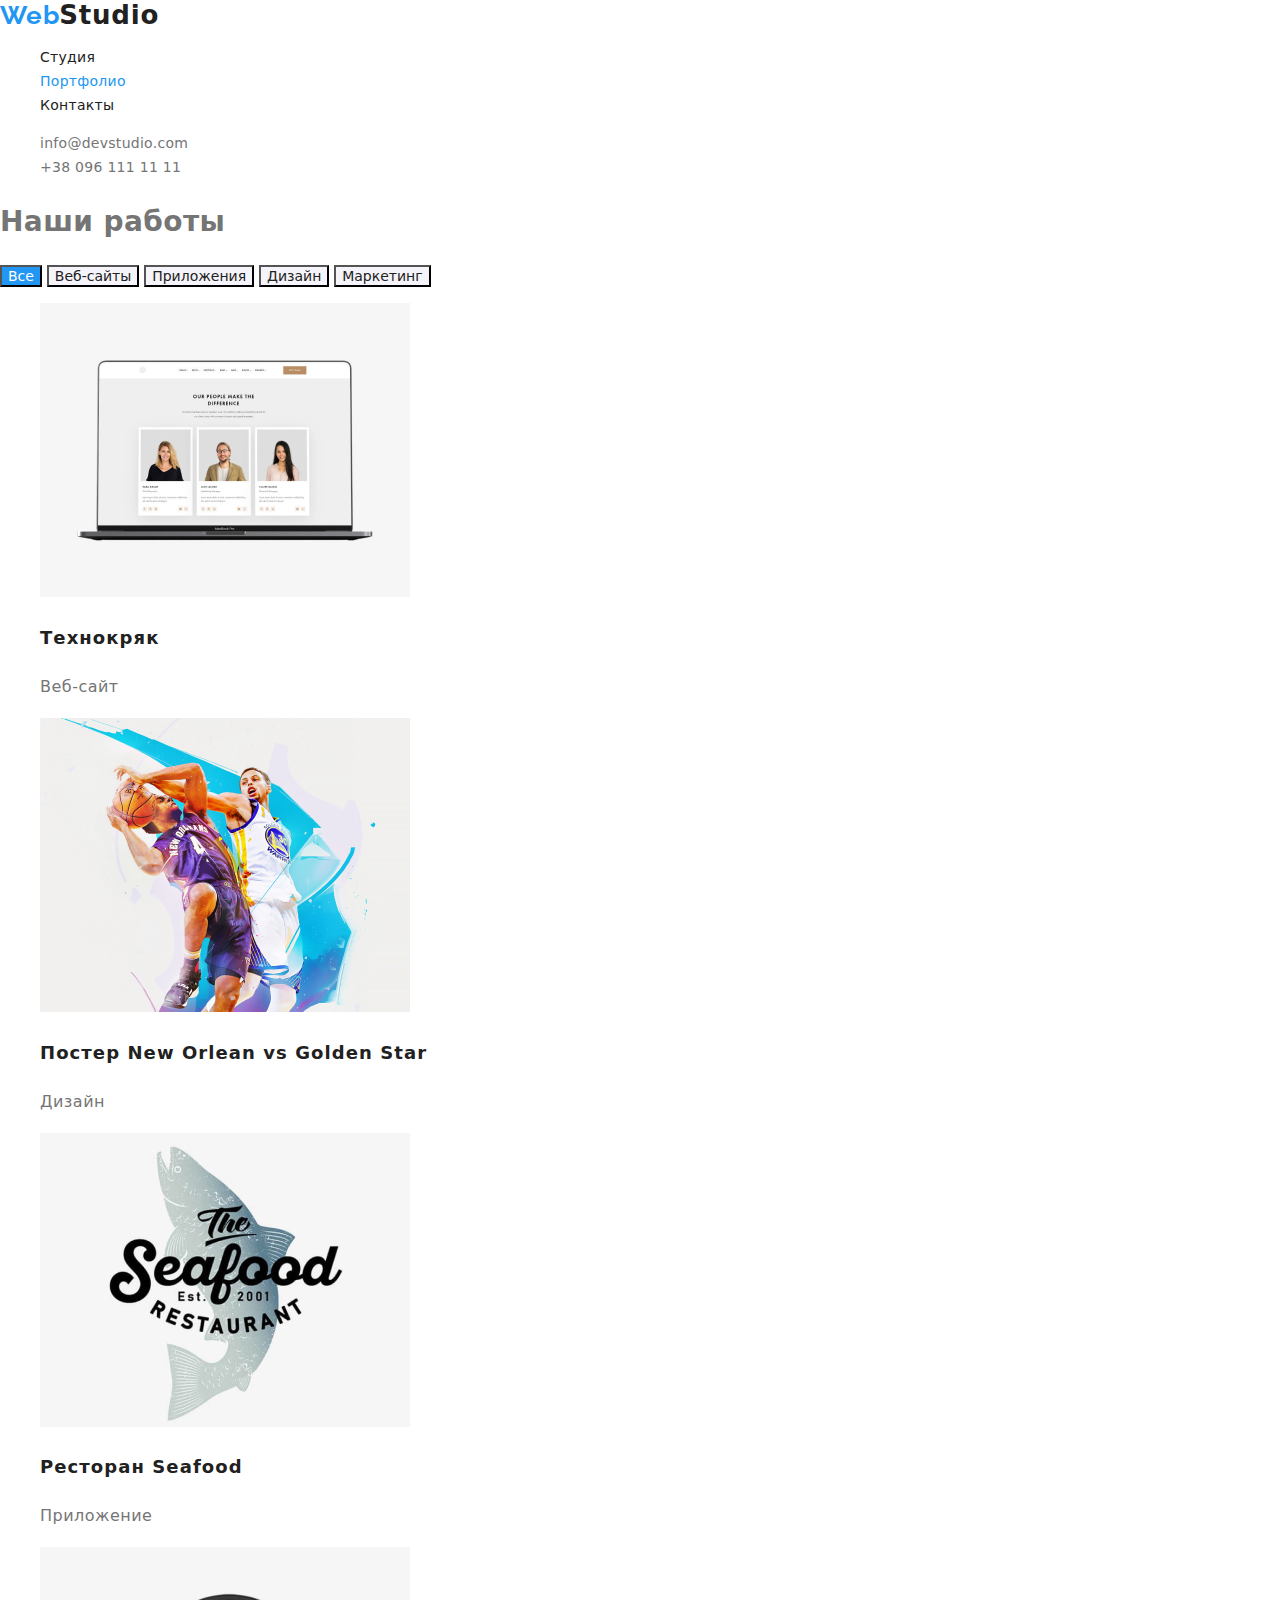
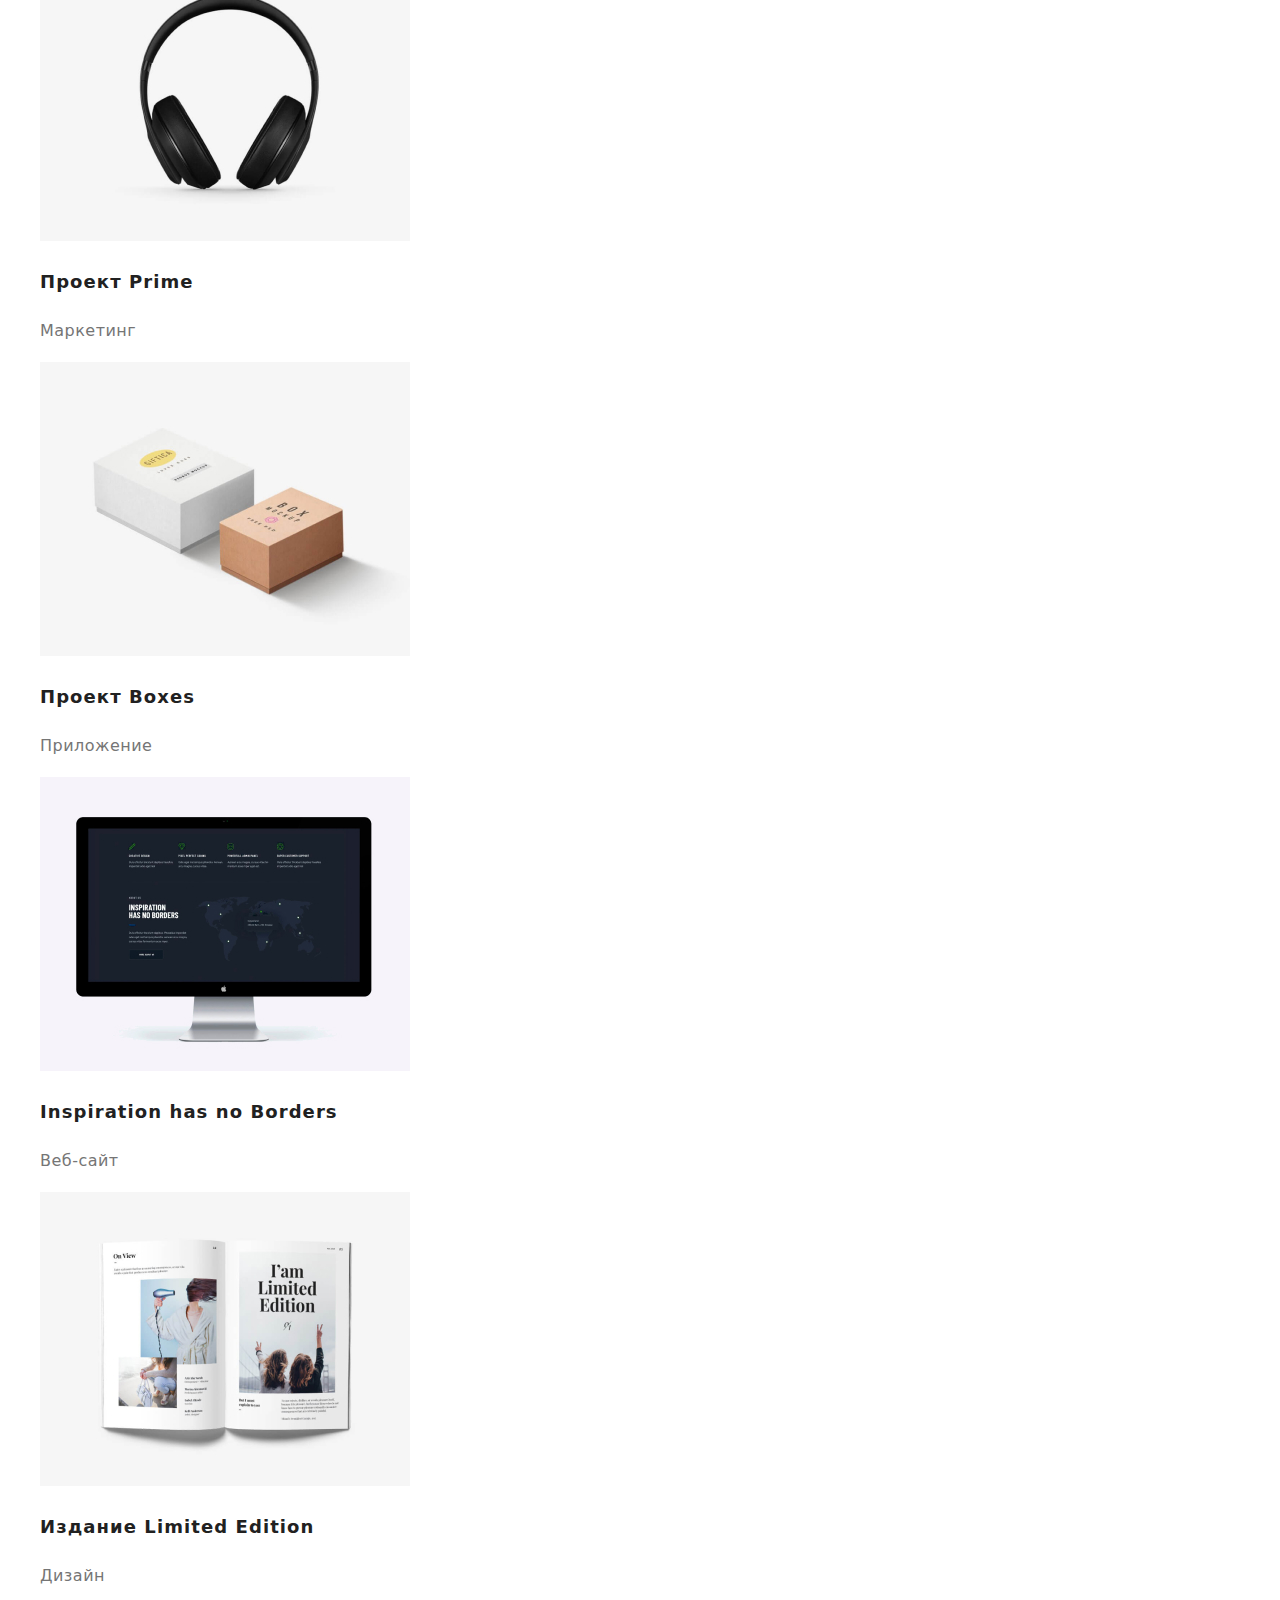
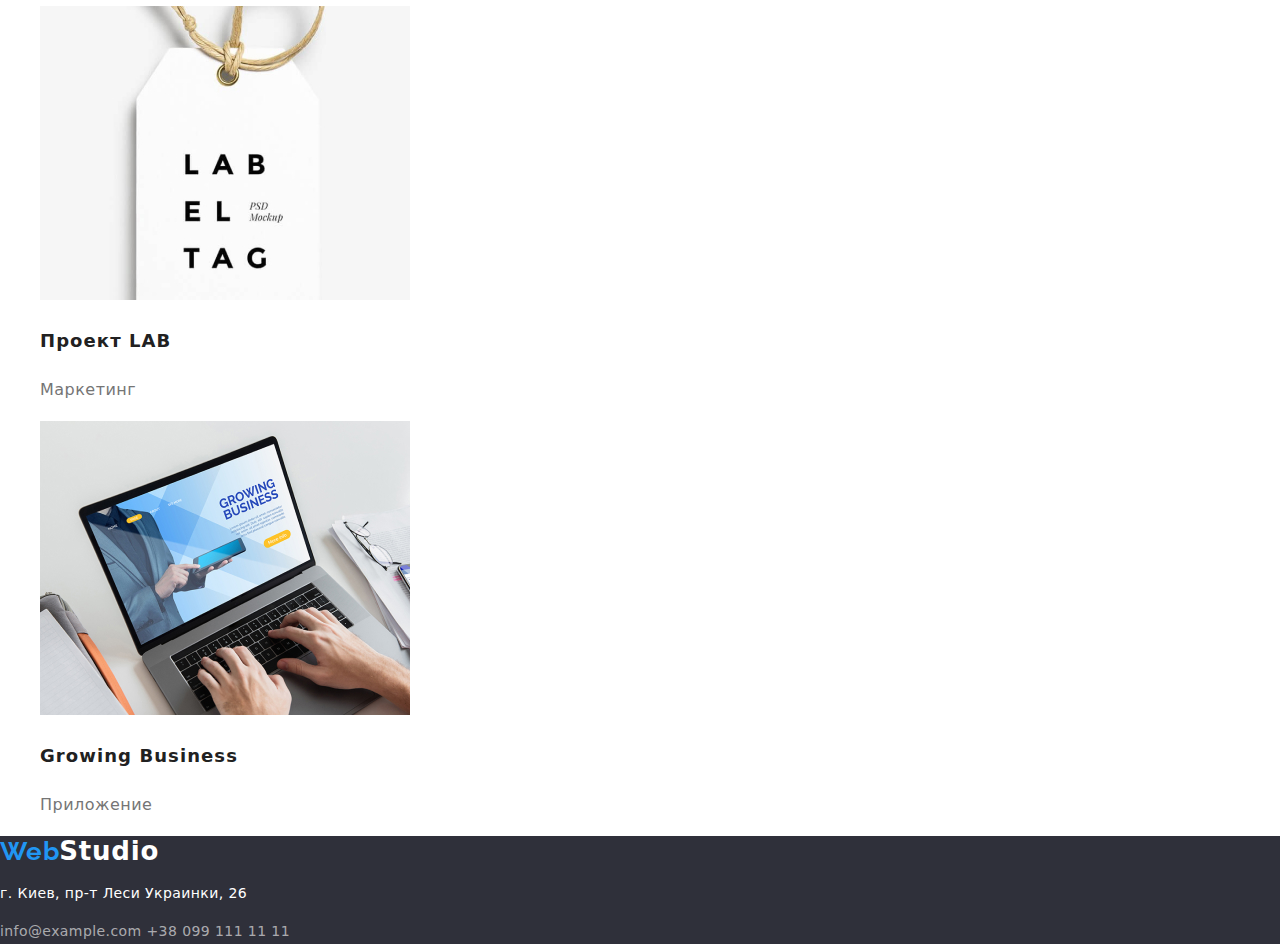
==== portfolio.html @ 7bac676a "переносит файлы второй работы" ====
<!DOCTYPE html>
<html lang="ru">
  <head>
    <meta charset="UTF-8" />
    <meta name="viewport" content="width=device-width, initial-scale=1.0" />
    <title>Portfolio</title>
    <link
      href="https://fonts.googleapis.com/css2?family=Raleway:wght@700&family=Roboto:wght@400;500;700;900&display=swap"
      rel="stylesheet"
    />
    <link rel="stylesheet" href="./css/styles.css" />
    <link rel="stylesheet" href="./css/normalize.css" />
  </head>
  <body>
    <header>
      <nav>
        <a href="./index.html" class="link"
          ><span class="logo">Web</span
          ><span class="logo-header">Studio</span></a
        >
        <ul class="site-nav list">
          <li><a href="./index.html" class="link">Студия</a></li>
          <li><a href="./portfolio.html" class="link current">Портфолио</a></li>
          <li><a href="" class="link">Контакты</a></li>
        </ul>

        <ul class="contacts-header list">
          <li>
            <a href="mailto:info@devstudio.com" class="link"
              >info@devstudio.com</a
            >
          </li>
          <li>
            <a href="tel:+380961111111" class="link">+38 096 111 11 11</a>
          </li>
        </ul>
      </nav>
    </header>

    <main>
      <section class="section">
        <h1>Наши работы</h1>
        <button type="button" class="button primary">Все</button>
        <button type="button" class="button secondary">Веб-сайты</button>
        <button type="button" class="button secondary">Приложения</button>
        <button type="button" class="button secondary">Дизайн</button>
        <button type="button" class="button secondary">Маркетинг</button>
        <ul class="list">
          <li>
            <a href="" class="link"
              ><img src="./images/технокряк.jpg" alt="страница сайта" />
              <h2 class="work-title">Технокряк</h2>
              <p class="work-description">Веб-сайт</p>
            </a>
          </li>
          <li>
            <a href="" class="link"
              ><img src="./images/постер.jpg" alt="постер со спорстменами" />
              <h2 class="work-title">Постер New Orlean vs Golden Star</h2>
              <p class="work-description">Дизайн</p>
            </a>
          </li>
          <li>
            <a href="" class="link"
              ><img src="./images/ресторан.jpg" alt="ресторан" />
              <h2 class="work-title">Ресторан Seafood</h2>
              <p class="work-description">Приложение</p>
            </a>
          </li>
          <li>
            <a href="" class="link"
              ><img src="./images/prime.jpg" alt="наушники" />
              <h2 class="work-title">Проект Prime</h2>
              <p class="work-description">Маркетинг</p>
            </a>
          </li>
          <li>
            <a href="" class="link"
              ><img src="./images/boxes.jpg" alt="две коробки" />
              <h2 class="work-title">Проект Boxes</h2>
              <p class="work-description">Приложение</p>
            </a>
          </li>
          <li>
            <a href="" class="link"
              ><img
                src="./images/inspiration.jpg"
                alt="заглавная страница сайта"
              />
              <h2 class="work-title">Inspiration has no Borders</h2>
              <p class="work-description">Веб-сайт</p>
            </a>
          </li>
          <li>
            <a href="" class="link">
              <img src="./images/limited.jpg" alt="разворот журнала" />
              <h2 class="work-title">Издание Limited Edition</h2>
              <p class="work-description">Дизайн</p>
            </a>
          </li>
          <li>
            <a href="" class="link"
              ><img src="./images/lab.jpg" alt="бирка" />
              <h2 class="work-title">Проект LAB</h2>
              <p class="work-description">Маркетинг</p>
            </a>
          </li>
          <li>
            <a href="" class="link"
              ><img src="./images/business.jpg" alt="открытый ноутбук" />
              <h2 class="work-title">Growing Business</h2>
              <p class="work-description">Приложение</p>
            </a>
          </li>
        </ul>
      </section>
    </main>

    <footer>
      <a href="./index.html" class="link">
        <span class="logo">Web</span><span class="logo-footer">Studio</span>
      </a>
      <address class="address-override">
        <p class="post">г. Киев, пр-т Леси Украинки, 26</p>
        <a href="mailto:info@devstudio.com" class="contacts-footer link"
          >info@example.com</a
        >
        <a href="tel:+380991111111" class="contacts-footer link"
          >+38 099 111 11 11</a
        >
      </address>
    </footer>
  </body>
</html>
---- css/styles.css ----
/* цвет основного текста #757575 */
/* вторичный цвет текста #212121 */
/* акцент #2196F3 */
/* белый цвет #FFFFFF */
/* цвет текста почты и телефона в подвале rgba(255, 255, 255, 0.6) */
/* вторичный цвет фона #F5F4FA*/

:root {
  --primary-text-color: #757575;
  --title-text-color: #212121;
  --accent-color: #2196f3;
  --primary-white-color: #ffffff;
  --dark-bg-color: #2f303a;
  --secondary-bg-color: #f5f4fa;
  --contacts-footer-text-color: rgba(255, 255, 255, 0.6);
}

body {
  background-color: var(--primary-white-color);
  color: var(--primary-text-color);
  font-family: Roboto, sans-serif;
  font-size: 14px;
  line-height: 1.71;
  letter-spacing: 0.03em;
}

.list {
  list-style-type: none;
}

.link {
  text-decoration: none;
}

.logo {
  color: var(--accent-color);
  font-family: Raleway, sans-serif;
  font-weight: bold;
  font-size: 26px;
  line-height: 1.2;
  letter-spacing: 0.03em;
}
.logo-header {
  color: var(--title-text-color);
  font-weight: bold;
  font-size: 26px;
  line-height: 1.2;
  letter-spacing: 0.03em;
}

footer {
  background-color: var(--dark-bg-color);
}
.logo-footer {
  color: var(--primary-white-color);
  font-weight: bold;
  font-size: 26px;
  line-height: 1.2;
  letter-spacing: 0.03em;
}
/* Site-nav */

.site-nav .link {
  color: var(--title-text-color);
  font-weight: 500;
  font-size: 14px;
  line-height: 1.14;
  letter-spacing: 0.02em;
}

.site-nav .link:hover,
.site-nav .link:focus {
  color: var(--accent-color);
}
.site-nav .link.current {
  color: var(--accent-color);
}
/*  Contacts */
.contacts-header .link {
  color: var(--primary-text-color);
  font-weight: 500;
  font-size: 14px;
  line-height: 1.14;
  letter-spacing: 0.02em;
}

.contacts-header .link:hover,
.contacts-header .link:focus {
  color: var(--accent-color);
}

/* Hero */
.hero {
  background-color: var(--dark-bg-color);
}
.hero-title {
  color: var(--primary-white-color);
  font-weight: 900;
  font-size: 44px;
  line-height: 1.36;
  text-align: center;
  letter-spacing: 0.06em;
}

/* Section */
.section-title {
  color: var(--title-text-color);
  font-weight: 700;
  font-size: 36px;
  line-height: 1.17;
  text-align: center;
  letter-spacing: 0.03em;
}

/* Features */
.features .title {
  color: var(--title-text-color);
  font-weight: 700;
  font-size: 14px;
  line-height: 1.14;
  letter-spacing: 0.03em;
  text-transform: uppercase;
}

/* Areas of work */
.areas .title {
  color: var(--title-text-color);
}

.team .title {
  color: var(--title-text-color);
  font-weight: 500;
  font-size: 16px;
  line-height: 1.19;
  text-align: center;
  letter-spacing: 0.03em;
}

.team .profession {
  font-size: 16px;
  line-height: 1.19;
  text-align: center;
  letter-spacing: 0.03em;
}

.contacts-footer {
  color: var(--contacts-footer-text-color);
}

.post {
  color: var(--primary-white-color);
}

.address-override {
  font-style: normal;
  font-size: 14px;
  line-height: 1.71;
  letter-spacing: 0.03em;
}

.button {
  color: var(--primary-text-color);
  background-color: var(--primary-white-color);
  font-family: inherit;
}

.button.primary {
  background-color: var(--accent-color);
  color: var(--primary-white-color);
}

.button.secondary {
  color: var(--title-text-color);
  background-color: var(--secondary-bg-color);
}

.work-title {
  color: var(--title-text-color);
  font-weight: 700;
  font-size: 18px;
  line-height: 2;
  letter-spacing: 0.06em;
}
.work-description {
  color: var(--primary-text-color);
  font-size: 16px;
  line-height: 1.87;
  letter-spacing: 0.03em;
}
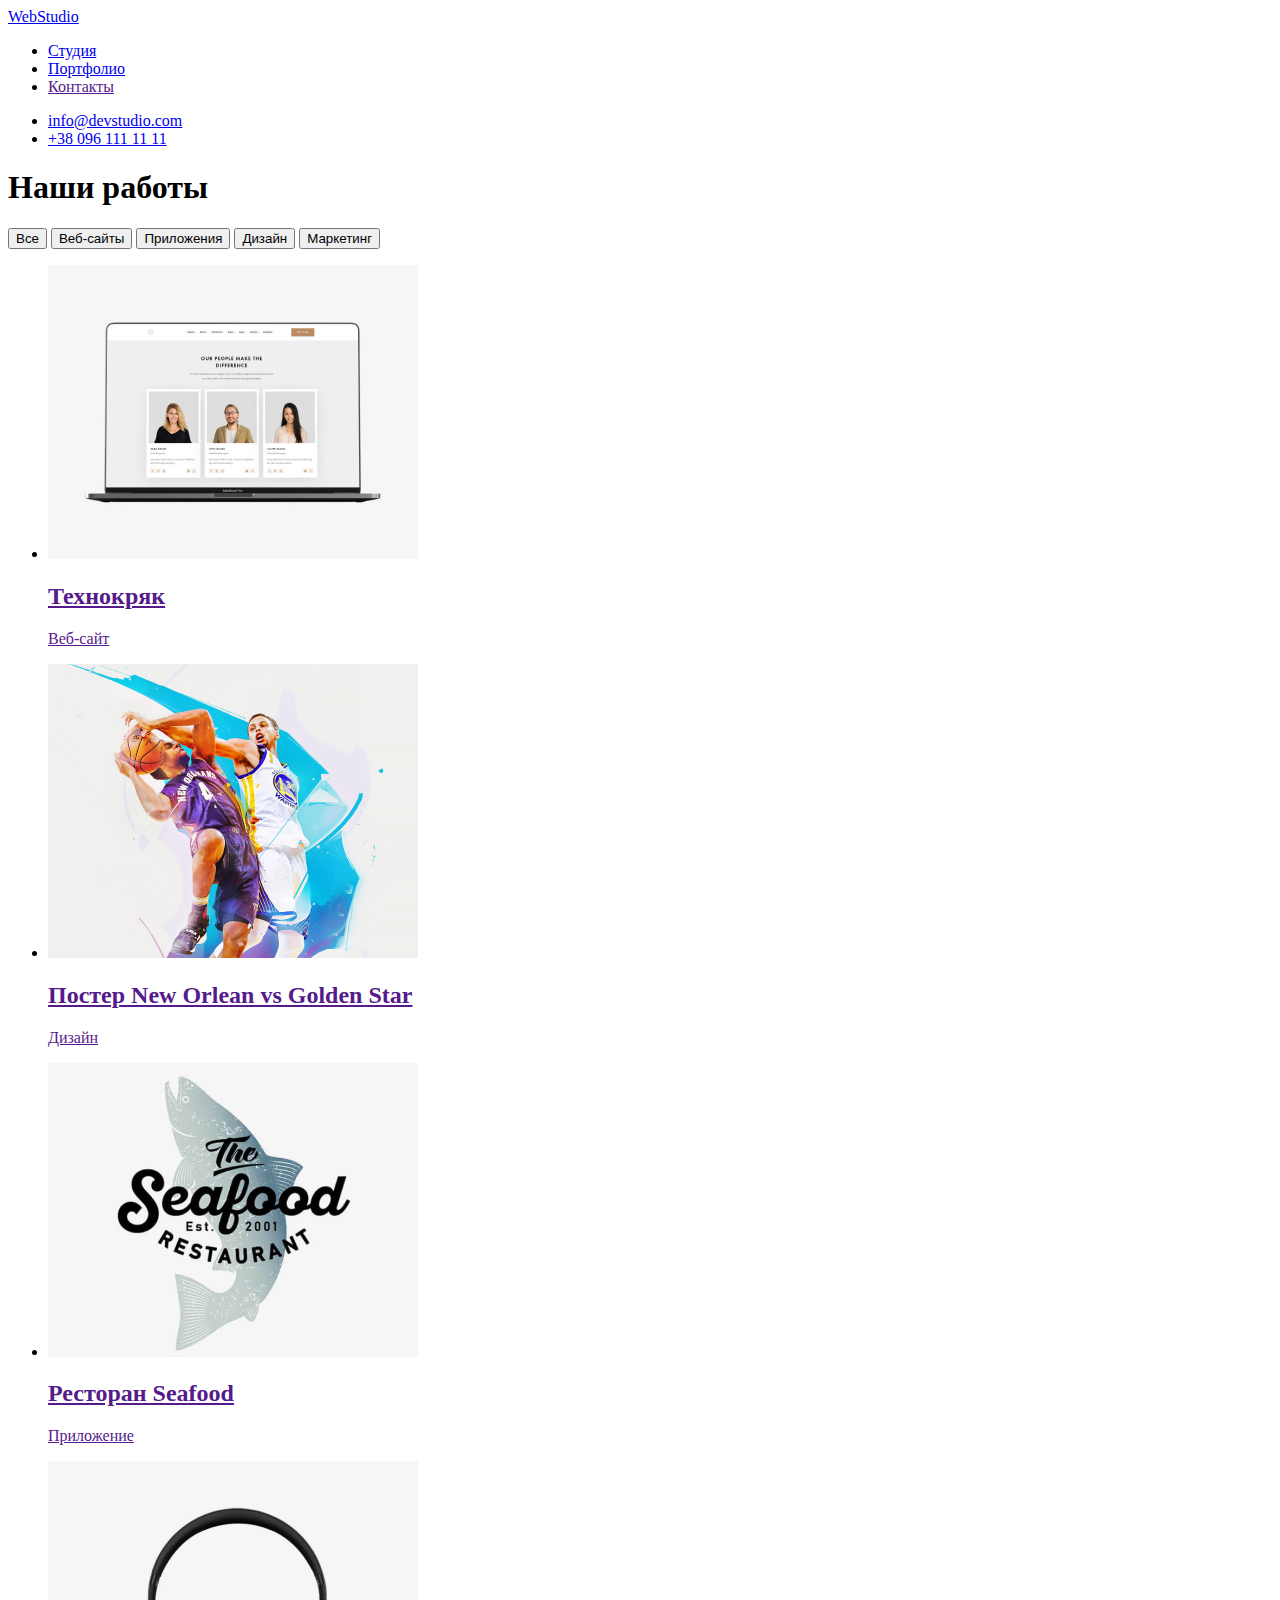
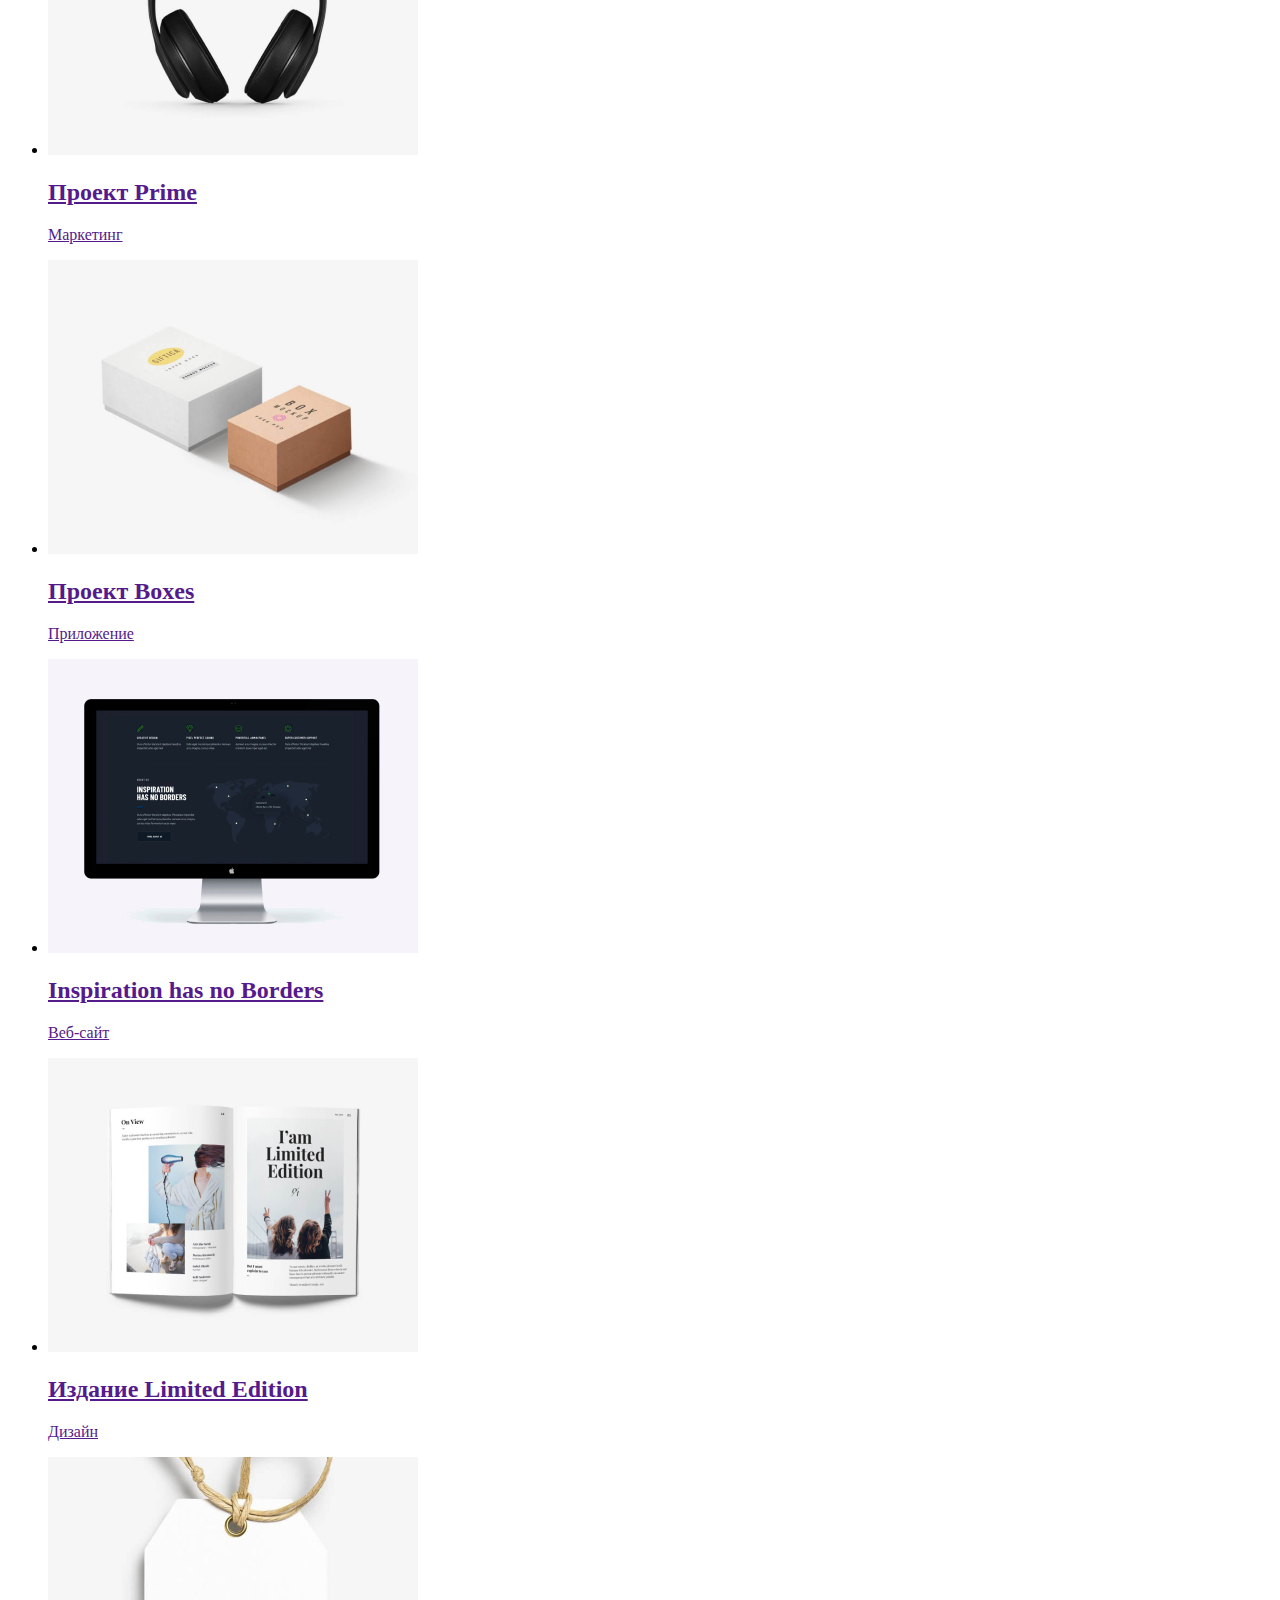
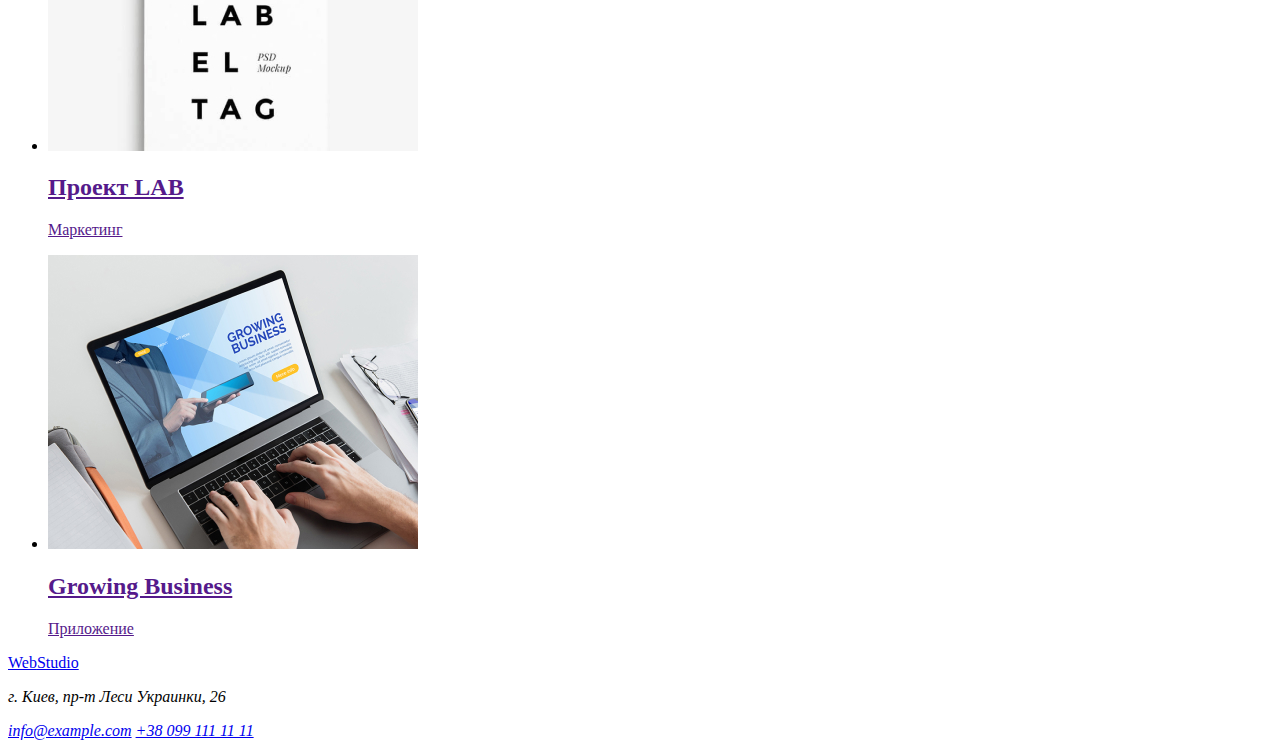
==== commit bbd433e0: "Добавляет абсолютный путь на нормалайз вместо относительного" ====
--- a/portfolio.html
+++ b/portfolio.html
@@ -8,8 +8,9 @@
       href="https://fonts.googleapis.com/css2?family=Raleway:wght@700&family=Roboto:wght@400;500;700;900&display=swap"
       rel="stylesheet"
     />
+    <link rel="stylesheet"
+    href="https://cdnjs.cloudflare.com/ajax/libs/modern-normalize/1.0.0/modern-normalize.min.css/>
     <link rel="stylesheet" href="./css/styles.css" />
-    <link rel="stylesheet" href="./css/normalize.css" />
   </head>
   <body>
     <header>
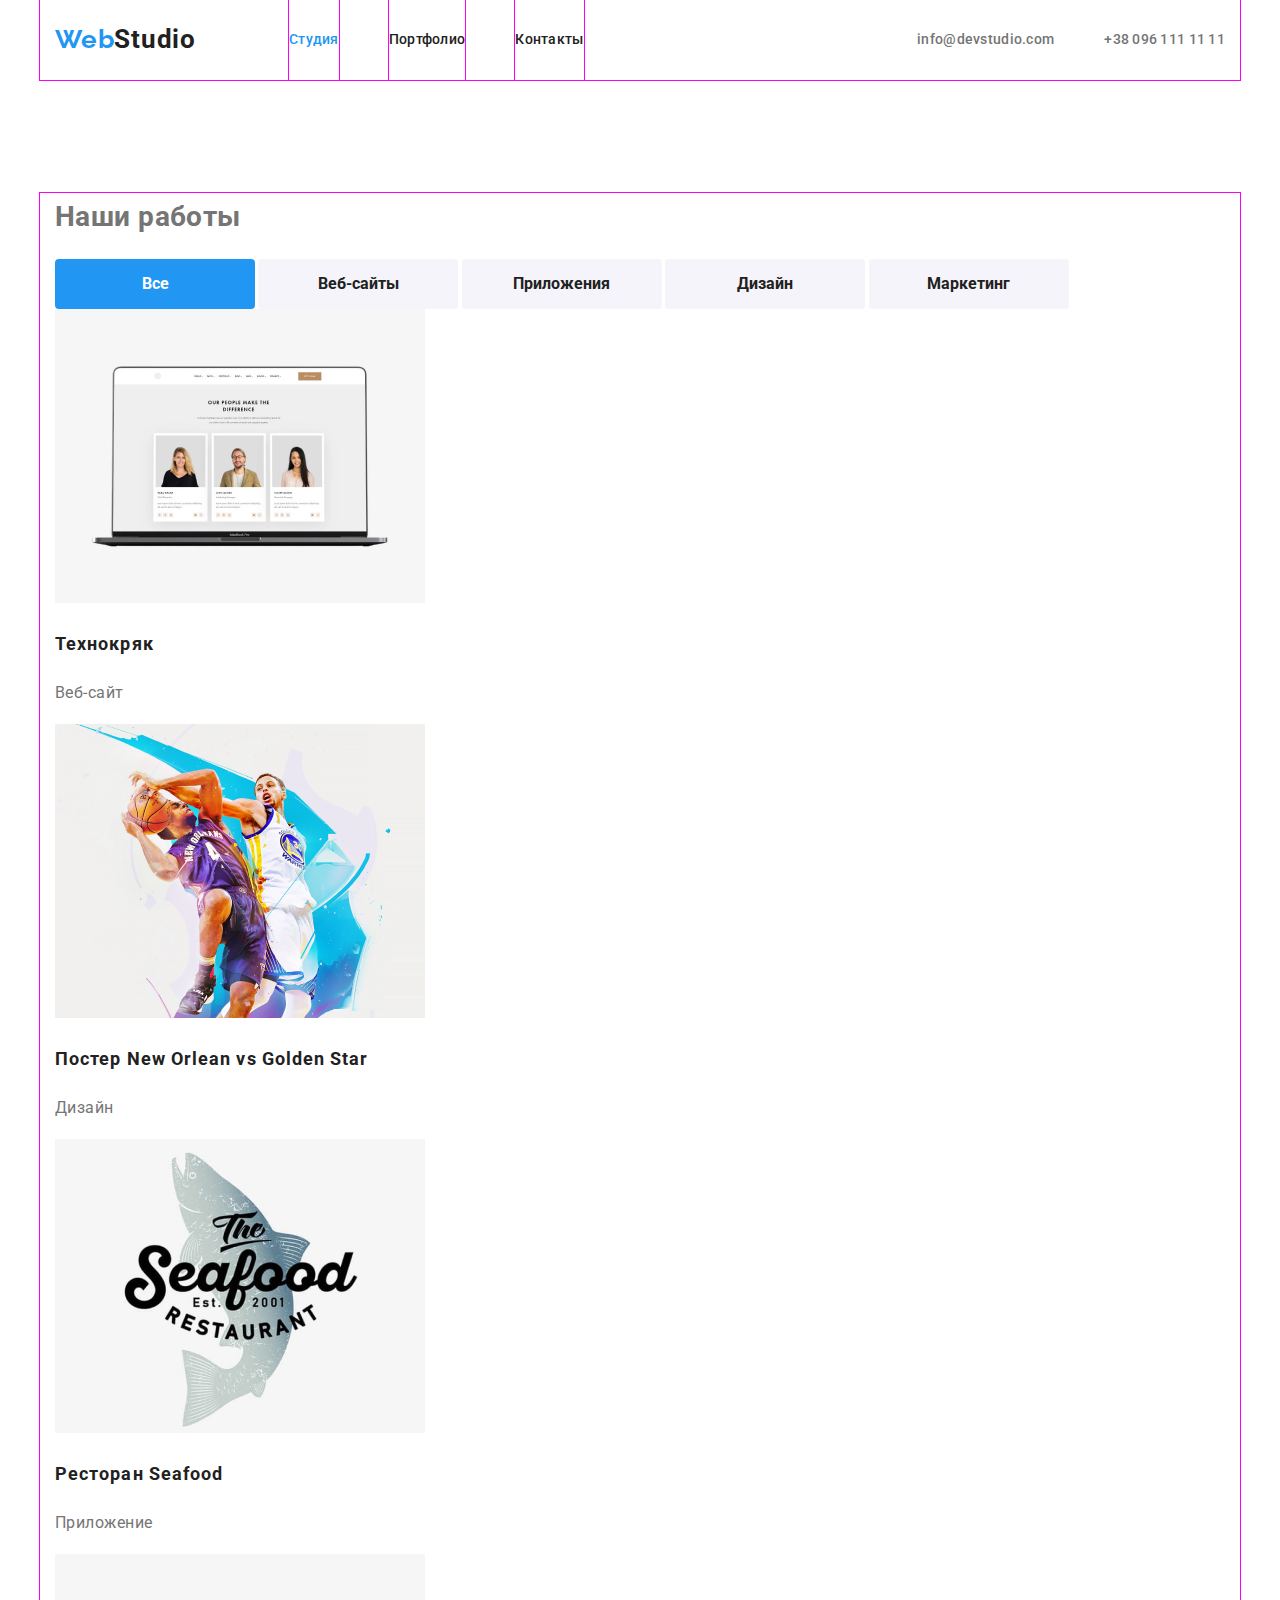
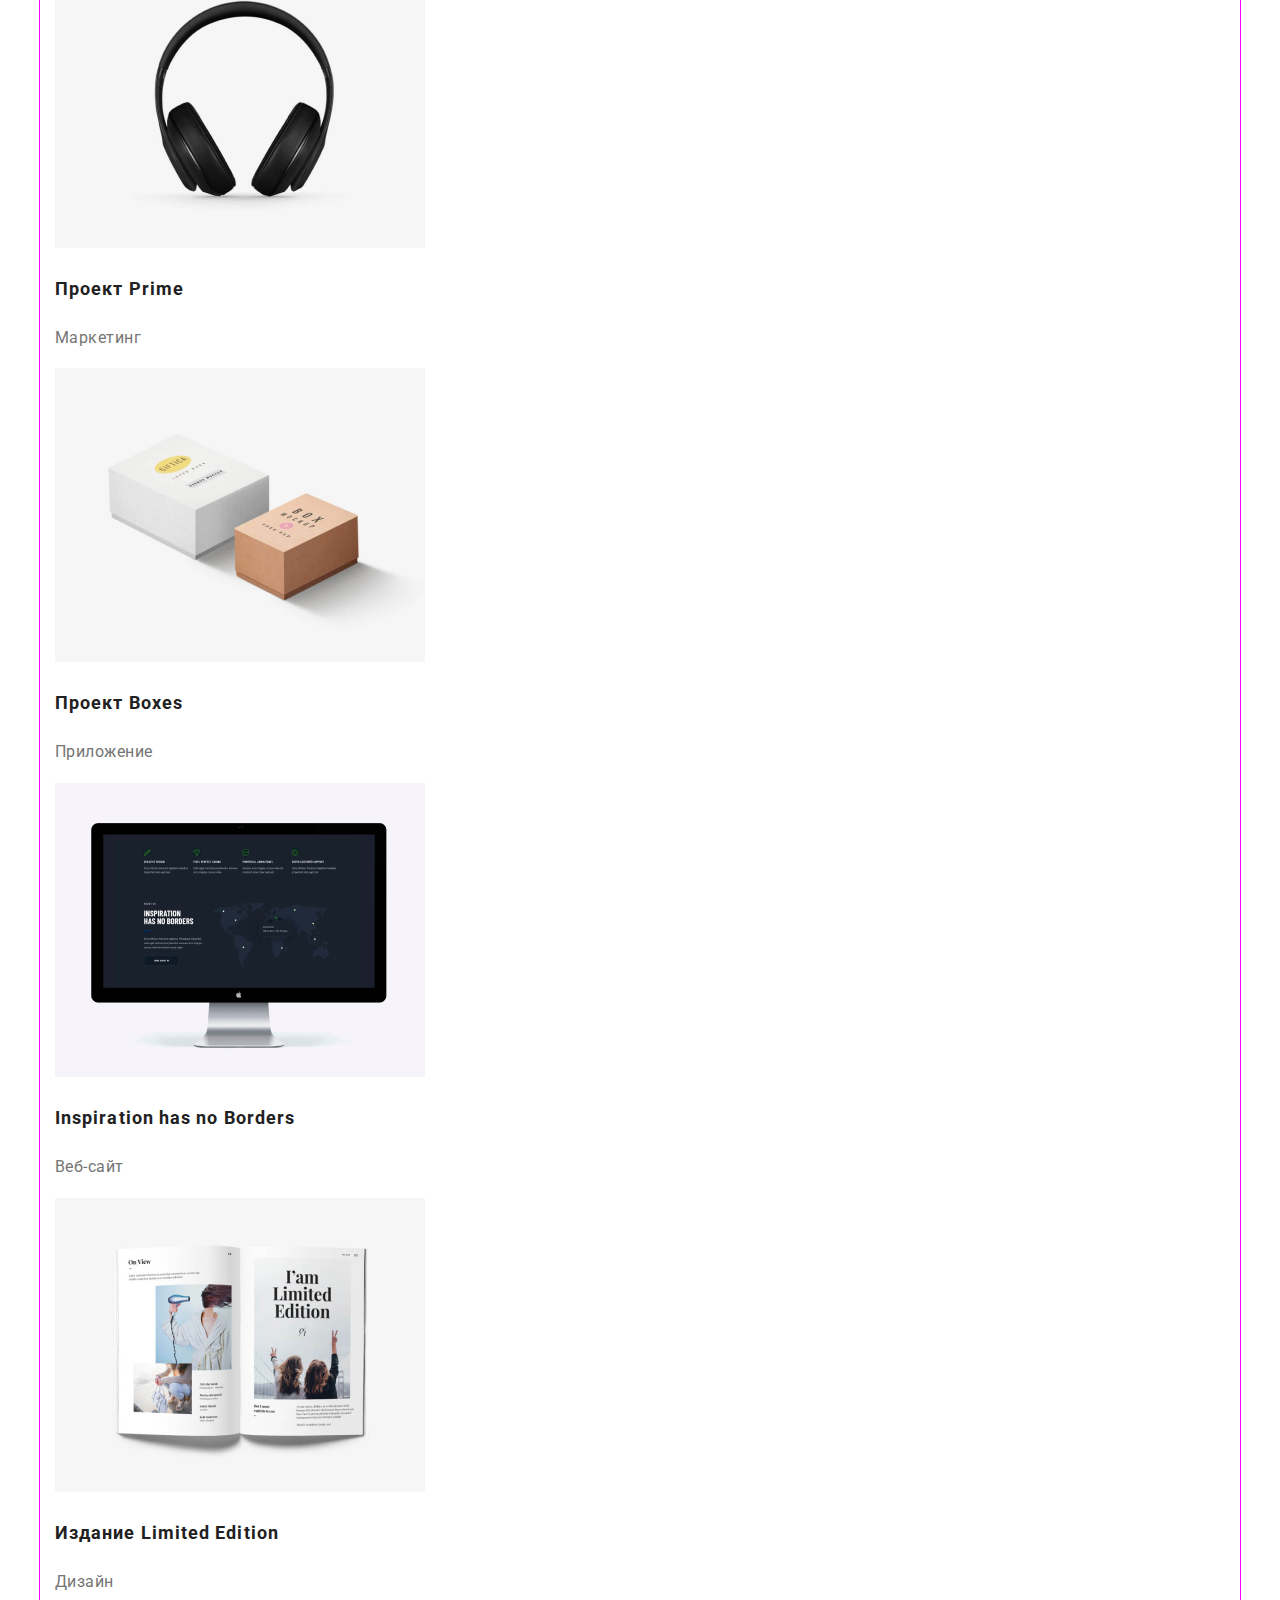
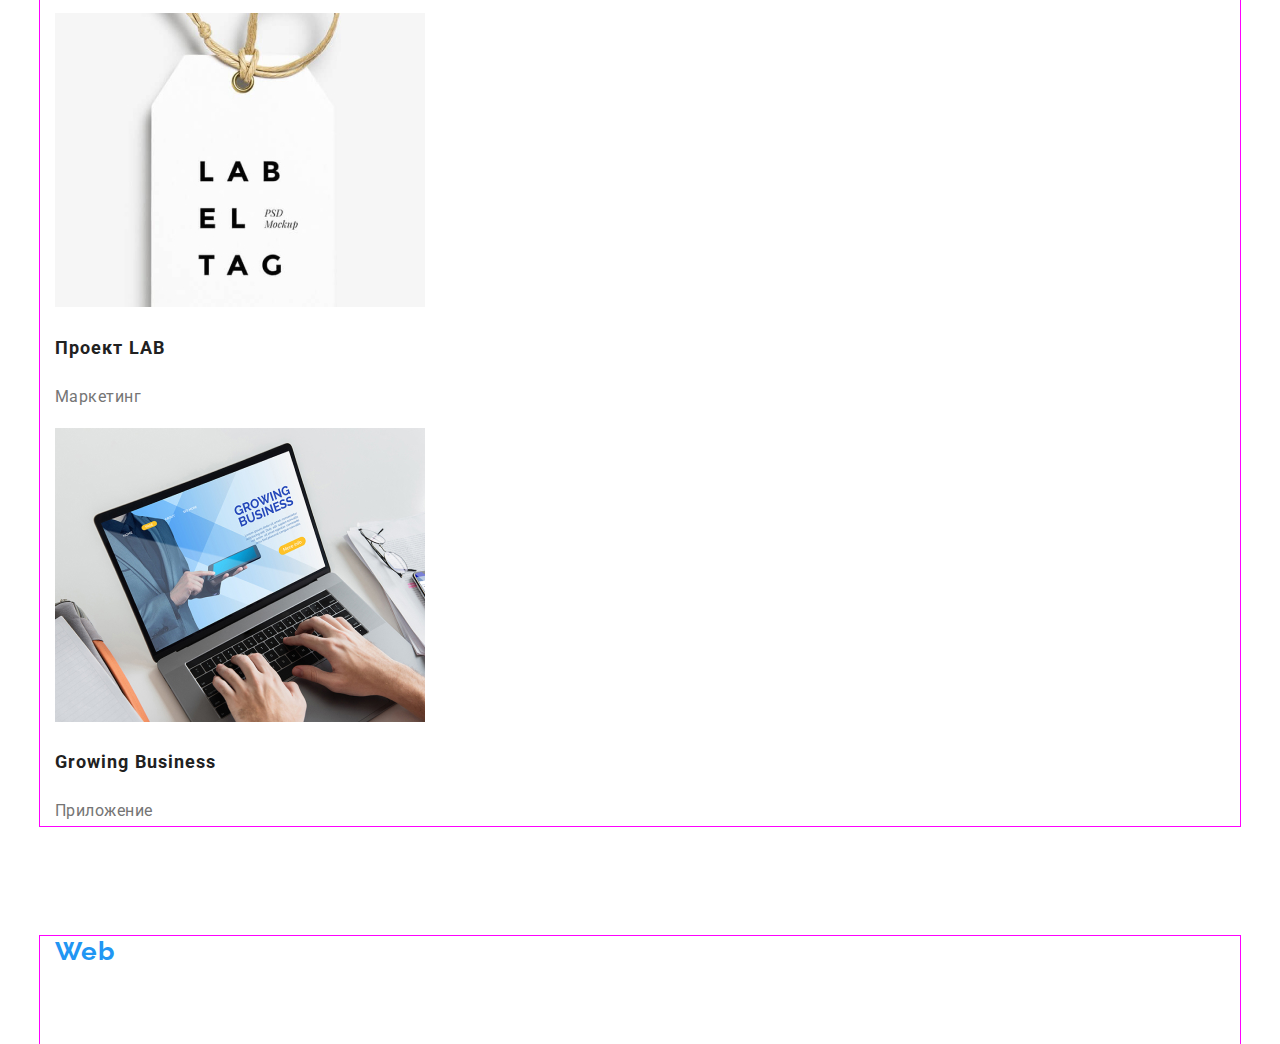
==== commit d7894d6f: "выравнивает элементы хедера" ====
--- a/portfolio.html
+++ b/portfolio.html
@@ -8,128 +8,137 @@
       href="https://fonts.googleapis.com/css2?family=Raleway:wght@700&family=Roboto:wght@400;500;700;900&display=swap"
       rel="stylesheet"
     />
-    <link rel="stylesheet"
-    href="https://cdnjs.cloudflare.com/ajax/libs/modern-normalize/1.0.0/modern-normalize.min.css/>
+    <link
+      rel="stylesheet"
+      href="https://cdnjs.cloudflare.com/ajax/libs/modern-normalize/1.0.0/modern-normalize.min.css"
+    />
     <link rel="stylesheet" href="./css/styles.css" />
   </head>
   <body>
     <header>
-      <nav>
-        <a href="./index.html" class="link"
-          ><span class="logo">Web</span
-          ><span class="logo-header">Studio</span></a
-        >
-        <ul class="site-nav list">
-          <li><a href="./index.html" class="link">Студия</a></li>
-          <li><a href="./portfolio.html" class="link current">Портфолио</a></li>
-          <li><a href="" class="link">Контакты</a></li>
-        </ul>
-
+      <div class="container main-nav">
+        <nav class="main-nav">
+          <a href="./index.html" class="link"
+            ><span class="logo">Web</span
+            ><span class="logo-header">Studio</span>
+          </a>
+          <ul class="site-nav list">
+            <li class="item"><a href="" class="link current">Студия</a></li>
+            <li class="item">
+              <a href="./portfolio.html" class="link">Портфолио</a>
+            </li>
+            <li class="item"><a href="" class="link">Контакты</a></li>
+          </ul>
+        </nav>
         <ul class="contacts-header list">
-          <li>
+          <li class="item">
             <a href="mailto:info@devstudio.com" class="link"
-              >info@devstudio.com</a
-            >
+              >info@devstudio.com
+            </a>
           </li>
-          <li>
-            <a href="tel:+380961111111" class="link">+38 096 111 11 11</a>
+          <li class="item">
+            <a href="tel:+380961111111" class="link">+38 096 111 11 11 </a>
           </li>
         </ul>
-      </nav>
+      </div>
     </header>
 
     <main>
       <section class="section">
-        <h1>Наши работы</h1>
-        <button type="button" class="button primary">Все</button>
-        <button type="button" class="button secondary">Веб-сайты</button>
-        <button type="button" class="button secondary">Приложения</button>
-        <button type="button" class="button secondary">Дизайн</button>
-        <button type="button" class="button secondary">Маркетинг</button>
-        <ul class="list">
-          <li>
-            <a href="" class="link"
-              ><img src="./images/технокряк.jpg" alt="страница сайта" />
-              <h2 class="work-title">Технокряк</h2>
-              <p class="work-description">Веб-сайт</p>
-            </a>
-          </li>
-          <li>
-            <a href="" class="link"
-              ><img src="./images/постер.jpg" alt="постер со спорстменами" />
-              <h2 class="work-title">Постер New Orlean vs Golden Star</h2>
-              <p class="work-description">Дизайн</p>
-            </a>
-          </li>
-          <li>
-            <a href="" class="link"
-              ><img src="./images/ресторан.jpg" alt="ресторан" />
-              <h2 class="work-title">Ресторан Seafood</h2>
-              <p class="work-description">Приложение</p>
-            </a>
-          </li>
-          <li>
-            <a href="" class="link"
-              ><img src="./images/prime.jpg" alt="наушники" />
-              <h2 class="work-title">Проект Prime</h2>
-              <p class="work-description">Маркетинг</p>
-            </a>
-          </li>
-          <li>
-            <a href="" class="link"
-              ><img src="./images/boxes.jpg" alt="две коробки" />
-              <h2 class="work-title">Проект Boxes</h2>
-              <p class="work-description">Приложение</p>
-            </a>
-          </li>
-          <li>
-            <a href="" class="link"
-              ><img
-                src="./images/inspiration.jpg"
-                alt="заглавная страница сайта"
-              />
-              <h2 class="work-title">Inspiration has no Borders</h2>
-              <p class="work-description">Веб-сайт</p>
-            </a>
-          </li>
-          <li>
-            <a href="" class="link">
-              <img src="./images/limited.jpg" alt="разворот журнала" />
-              <h2 class="work-title">Издание Limited Edition</h2>
-              <p class="work-description">Дизайн</p>
-            </a>
-          </li>
-          <li>
-            <a href="" class="link"
-              ><img src="./images/lab.jpg" alt="бирка" />
-              <h2 class="work-title">Проект LAB</h2>
-              <p class="work-description">Маркетинг</p>
-            </a>
-          </li>
-          <li>
-            <a href="" class="link"
-              ><img src="./images/business.jpg" alt="открытый ноутбук" />
-              <h2 class="work-title">Growing Business</h2>
-              <p class="work-description">Приложение</p>
-            </a>
-          </li>
-        </ul>
+        <div class="container">
+          <h1>Наши работы</h1>
+          <button type="button" class="button primary">Все</button>
+          <button type="button" class="button secondary">Веб-сайты</button>
+          <button type="button" class="button secondary">Приложения</button>
+          <button type="button" class="button secondary">Дизайн</button>
+          <button type="button" class="button secondary">Маркетинг</button>
+          <ul class="list">
+            <li>
+              <a href="" class="link"
+                ><img src="./images/технокряк.jpg" alt="страница сайта" />
+                <h2 class="work-title">Технокряк</h2>
+                <p class="work-description">Веб-сайт</p>
+              </a>
+            </li>
+            <li>
+              <a href="" class="link"
+                ><img src="./images/постер.jpg" alt="постер со спорстменами" />
+                <h2 class="work-title">Постер New Orlean vs Golden Star</h2>
+                <p class="work-description">Дизайн</p>
+              </a>
+            </li>
+            <li>
+              <a href="" class="link"
+                ><img src="./images/ресторан.jpg" alt="ресторан" />
+                <h2 class="work-title">Ресторан Seafood</h2>
+                <p class="work-description">Приложение</p>
+              </a>
+            </li>
+            <li>
+              <a href="" class="link"
+                ><img src="./images/prime.jpg" alt="наушники" />
+                <h2 class="work-title">Проект Prime</h2>
+                <p class="work-description">Маркетинг</p>
+              </a>
+            </li>
+            <li>
+              <a href="" class="link"
+                ><img src="./images/boxes.jpg" alt="две коробки" />
+                <h2 class="work-title">Проект Boxes</h2>
+                <p class="work-description">Приложение</p>
+              </a>
+            </li>
+            <li>
+              <a href="" class="link"
+                ><img
+                  src="./images/inspiration.jpg"
+                  alt="заглавная страница сайта"
+                />
+                <h2 class="work-title">Inspiration has no Borders</h2>
+                <p class="work-description">Веб-сайт</p>
+              </a>
+            </li>
+            <li>
+              <a href="" class="link">
+                <img src="./images/limited.jpg" alt="разворот журнала" />
+                <h2 class="work-title">Издание Limited Edition</h2>
+                <p class="work-description">Дизайн</p>
+              </a>
+            </li>
+            <li>
+              <a href="" class="link"
+                ><img src="./images/lab.jpg" alt="бирка" />
+                <h2 class="work-title">Проект LAB</h2>
+                <p class="work-description">Маркетинг</p>
+              </a>
+            </li>
+            <li>
+              <a href="" class="link"
+                ><img src="./images/business.jpg" alt="открытый ноутбук" />
+                <h2 class="work-title">Growing Business</h2>
+                <p class="work-description">Приложение</p>
+              </a>
+            </li>
+          </ul>
+        </div>
       </section>
     </main>
 
     <footer>
-      <a href="./index.html" class="link">
-        <span class="logo">Web</span><span class="logo-footer">Studio</span>
-      </a>
-      <address class="address-override">
-        <p class="post">г. Киев, пр-т Леси Украинки, 26</p>
-        <a href="mailto:info@devstudio.com" class="contacts-footer link"
-          >info@example.com</a
-        >
-        <a href="tel:+380991111111" class="contacts-footer link"
-          >+38 099 111 11 11</a
-        >
-      </address>
+      <div class="container">
+        <a href="./index.html" class="link">
+          <span class="logo">Web</span><span class="logo-footer">Studio</span>
+        </a>
+        <address class="address-override">
+          <p class="post">г. Киев, пр-т Леси Украинки, 26</p>
+          <a href="mailto:info@devstudio.com" class="contacts-footer link"
+            >info@example.com</a
+          >
+          <a href="tel:+380991111111" class="contacts-footer link"
+            >+38 099 111 11 11</a
+          >
+        </address>
+      </div>
     </footer>
   </body>
 </html>
--- a/css/styles.css
+++ b/css/styles.css
@@ -0,0 +1,263 @@
+/* цвет основного текста #757575 */
+/* вторичный цвет текста #212121 */
+/* акцент #2196F3 */
+/* белый цвет #FFFFFF */
+/* цвет текста почты и телефона в подвале rgba(255, 255, 255, 0.6) */
+/* вторичный цвет фона #F5F4FA*/
+
+:root {
+  --primary-text-color: #757575;
+  --title-text-color: #212121;
+  --accent-color: #2196f3;
+  --primary-white-color: #ffffff;
+  --dark-bg-color: #2f303a;
+  --secondary-bg-color: #f5f4fa;
+  --contacts-footer-text-color: rgba(255, 255, 255, 0.6);
+}
+
+.container {
+  width: 1200px;
+  padding-left: 15px;
+  padding-right: 15px;
+  margin-left: auto;
+  margin-right: auto;
+
+  outline: solid 1px magenta;
+}
+body {
+  background-color: var(--primary-white-color);
+  color: var(--primary-text-color);
+  font-family: Roboto, sans-serif;
+  font-size: 14px;
+  line-height: 1.71;
+  letter-spacing: 0.03em;
+}
+.list {
+  padding: 0;
+  margin: 0;
+  list-style-type: none;
+}
+.link {
+  text-decoration: none;
+}
+
+.logo {
+  color: var(--accent-color);
+  font-family: Raleway, sans-serif;
+  font-weight: bold;
+  font-size: 26px;
+  line-height: 1.2;
+  letter-spacing: 0.03em;
+}
+.logo-header {
+  color: var(--title-text-color);
+  font-weight: bold;
+  font-size: 26px;
+  line-height: 1.2;
+  letter-spacing: 0.03em;
+}
+
+.main-nav {
+  display: flex;
+  align-items: center;
+}
+
+/* Site-nav */
+
+.site-nav {
+  display: flex;
+  margin-left: 93px;
+}
+.site-nav .item {
+  outline: 1px solid magenta;
+}
+
+.site-nav .item:not(:last-child) {
+  margin-right: 50px;
+}
+.site-nav .link {
+  display: block;
+  padding-top: 32px;
+  padding-bottom: 32px;
+
+  color: var(--title-text-color);
+  font-weight: 500;
+  font-size: 14px;
+  line-height: 1.14;
+  letter-spacing: 0.02em;
+}
+
+.site-nav .link:hover,
+.site-nav .link:focus {
+  color: var(--accent-color);
+}
+.site-nav .link.current {
+  color: var(--accent-color);
+}
+/*  Contacts */
+.contacts-header {
+  display: flex;
+  margin-left: auto;
+}
+
+.contacts-header .item + .item {
+  margin-left: 50px;
+}
+.contacts-header .link {
+  color: var(--primary-text-color);
+  font-weight: 500;
+  font-size: 14px;
+  line-height: 1.14;
+  letter-spacing: 0.02em;
+}
+
+.contacts-header .link:hover,
+.contacts-header .link:focus {
+  color: var(--accent-color);
+}
+
+.button {
+  /* display: inline-block; */
+  border-radius: 4px;
+  padding: 10px 32px;
+  min-width: 200px;
+  min-height: 50px;
+  text-decoration: none;
+  text-align: center;
+  border-color: transparent;
+
+  color: var(--primary-text-color);
+  background-color: var(--primary-white-color);
+  font-weight: 700;
+  font-size: 16px;
+  line-height: 1.88px;
+}
+
+.button.primary {
+  background-color: var(--accent-color);
+  color: var(--primary-white-color);
+}
+
+.button.secondary {
+  color: var(--title-text-color);
+  background-color: var(--secondary-bg-color);
+}
+/* Hero */
+.hero {
+  text-align: center;
+  background-color: var(--dark-bg-color);
+}
+.hero-title {
+  margin-top: 0px;
+  margin-bottom: 30px;
+  color: var(--primary-white-color);
+  font-weight: 900;
+  font-size: 44px;
+  line-height: 1.36;
+  letter-spacing: 0.06em;
+}
+
+/* Section */
+
+.section-title {
+  margin-top: 0;
+  margin-bottom: 50px;
+  color: var(--title-text-color);
+  font-weight: 700;
+  font-size: 36px;
+  line-height: 1.17;
+  text-align: center;
+  letter-spacing: 0.03em;
+}
+
+.section {
+  padding-top: 94px;
+  padding-bottom: 94px;
+}
+
+.no-padding-bottom {
+  padding-bottom: 0px;
+}
+
+/* Features */
+.features .title {
+  margin-top: 0px;
+  margin-bottom: 10px;
+  color: var(--title-text-color);
+  font-weight: 700;
+  font-size: 14px;
+  line-height: 1.14;
+  letter-spacing: 0.03em;
+  text-transform: uppercase;
+}
+
+.features p {
+  margin-top: 0;
+  margin-bottom: 0px;
+}
+
+/* Areas of work */
+.areas .title {
+  color: var(--title-text-color);
+}
+
+.team .title {
+  color: var(--title-text-color);
+  font-weight: 500;
+  font-size: 16px;
+  line-height: 1.19;
+  text-align: center;
+  letter-spacing: 0.03em;
+}
+
+.team {
+  font-size: 16px;
+  line-height: 1.19;
+  text-align: center;
+  letter-spacing: 0.03em;
+}
+
+.team p {
+  margin-top: 0px;
+  margin-bottom: 0px;
+}
+
+.contacts-footer {
+  color: var(--contacts-footer-text-color);
+}
+
+.post {
+  color: var(--primary-white-color);
+}
+
+.address-override {
+  font-style: normal;
+  font-size: 14px;
+  line-height: 1.71;
+  letter-spacing: 0.03em;
+}
+
+.work-title {
+  color: var(--title-text-color);
+  font-weight: 700;
+  font-size: 18px;
+  line-height: 2;
+  letter-spacing: 0.06em;
+}
+.work-description {
+  color: var(--primary-text-color);
+  font-size: 16px;
+  line-height: 1.87;
+  letter-spacing: 0.03em;
+}
+
+.page-footer {
+  background-color: var(--dark-bg-color);
+}
+.logo-footer {
+  color: var(--primary-white-color);
+  font-weight: bold;
+  font-size: 26px;
+  line-height: 1.2;
+  letter-spacing: 0.03em;
+}
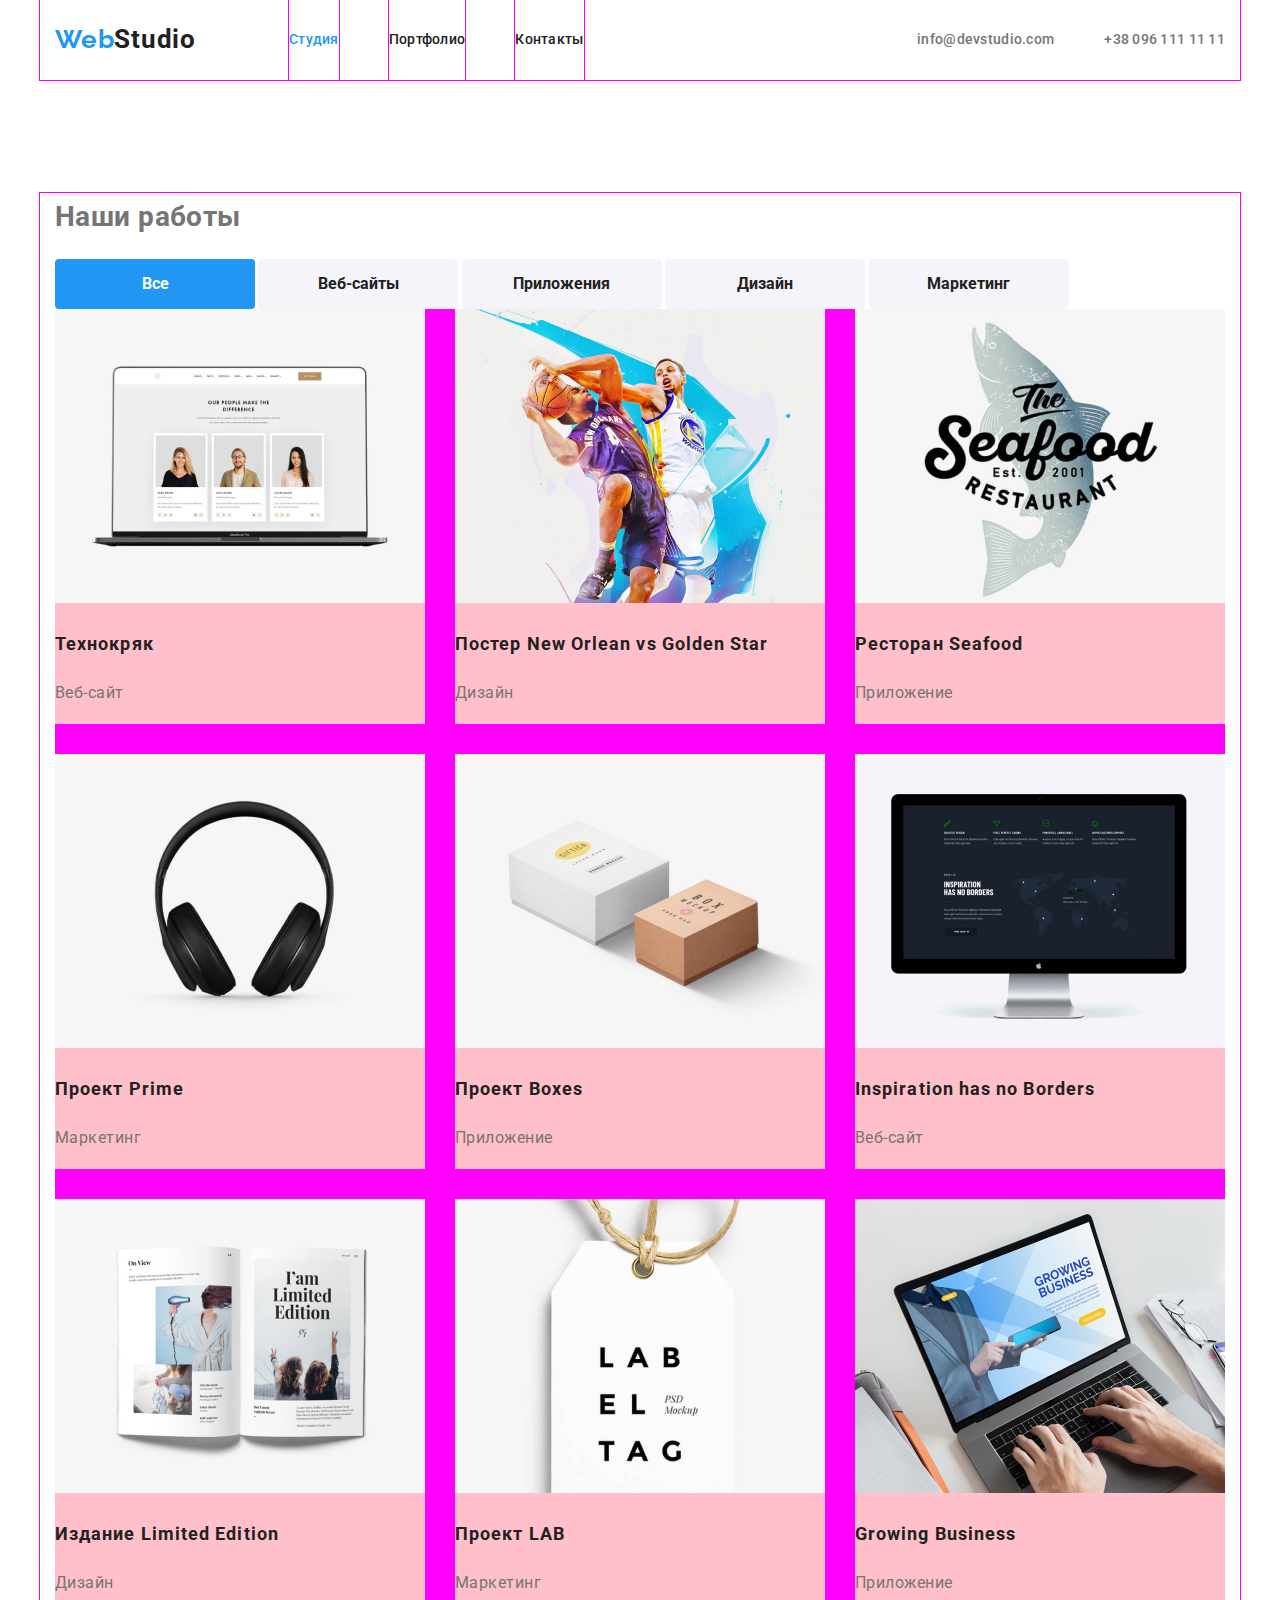
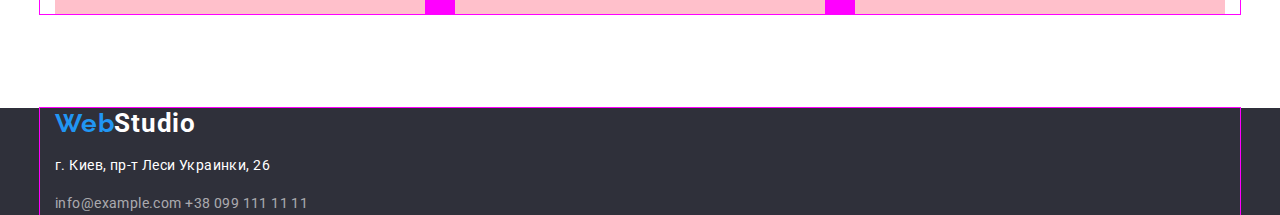
==== commit d2bdeb71: "Добавляет flex элементы" ====
--- a/portfolio.html
+++ b/portfolio.html
@@ -52,43 +52,43 @@
           <button type="button" class="button secondary">Приложения</button>
           <button type="button" class="button secondary">Дизайн</button>
           <button type="button" class="button secondary">Маркетинг</button>
-          <ul class="list">
-            <li>
+          <ul class="list our-works-set">
+            <li class="our-works-item">
               <a href="" class="link"
                 ><img src="./images/технокряк.jpg" alt="страница сайта" />
                 <h2 class="work-title">Технокряк</h2>
                 <p class="work-description">Веб-сайт</p>
               </a>
             </li>
-            <li>
+            <li class="our-works-item">
               <a href="" class="link"
                 ><img src="./images/постер.jpg" alt="постер со спорстменами" />
                 <h2 class="work-title">Постер New Orlean vs Golden Star</h2>
                 <p class="work-description">Дизайн</p>
               </a>
             </li>
-            <li>
+            <li class="our-works-item">
               <a href="" class="link"
                 ><img src="./images/ресторан.jpg" alt="ресторан" />
                 <h2 class="work-title">Ресторан Seafood</h2>
                 <p class="work-description">Приложение</p>
               </a>
             </li>
-            <li>
+            <li class="our-works-item">
               <a href="" class="link"
                 ><img src="./images/prime.jpg" alt="наушники" />
                 <h2 class="work-title">Проект Prime</h2>
                 <p class="work-description">Маркетинг</p>
               </a>
             </li>
-            <li>
+            <li class="our-works-item">
               <a href="" class="link"
                 ><img src="./images/boxes.jpg" alt="две коробки" />
                 <h2 class="work-title">Проект Boxes</h2>
                 <p class="work-description">Приложение</p>
               </a>
             </li>
-            <li>
+            <li class="our-works-item">
               <a href="" class="link"
                 ><img
                   src="./images/inspiration.jpg"
@@ -98,21 +98,21 @@
                 <p class="work-description">Веб-сайт</p>
               </a>
             </li>
-            <li>
+            <li class="our-works-item">
               <a href="" class="link">
                 <img src="./images/limited.jpg" alt="разворот журнала" />
                 <h2 class="work-title">Издание Limited Edition</h2>
                 <p class="work-description">Дизайн</p>
               </a>
             </li>
-            <li>
+            <li class="our-works-item">
               <a href="" class="link"
                 ><img src="./images/lab.jpg" alt="бирка" />
                 <h2 class="work-title">Проект LAB</h2>
                 <p class="work-description">Маркетинг</p>
               </a>
             </li>
-            <li>
+            <li class="our-works-item">
               <a href="" class="link"
                 ><img src="./images/business.jpg" alt="открытый ноутбук" />
                 <h2 class="work-title">Growing Business</h2>
@@ -123,8 +123,7 @@
         </div>
       </section>
     </main>
-
-    <footer>
+    <footer class="page-footer">
       <div class="container">
         <a href="./index.html" class="link">
           <span class="logo">Web</span><span class="logo-footer">Studio</span>
--- a/css/styles.css
+++ b/css/styles.css
@@ -180,6 +180,17 @@
 }
 
 /* Features */
+
+/* .features {
+  display:inline-block;
+}
+
+features-item {
+  width: calc((100% - 90px) / 4);
+  margin-right: 30px;
+  margin-bottom: 30px;
+} */
+
 .features .title {
   margin-top: 0px;
   margin-bottom: 10px;
@@ -197,6 +208,25 @@
 }
 
 /* Areas of work */
+.areas {
+  display: flex;
+  flex-wrap: wrap;
+}
+
+.areas-item {
+  width: calc((100% - 60px) / 3);
+  margin-right: 30px;
+  margin-bottom: 30px;
+}
+
+.areas-item:nth-child(3n) {
+  margin-right: 0px;
+}
+
+.areas-item:nth-last-child(-n + 3) {
+  margin-bottom: 0px;
+}
+
 .areas .title {
   color: var(--title-text-color);
 }
@@ -211,10 +241,31 @@
 }
 
 .team {
+  display: flex;
+  flex-wrap: wrap;
+
+  background-color: magenta;
+
   font-size: 16px;
   line-height: 1.19;
   text-align: center;
   letter-spacing: 0.03em;
+}
+
+.team-item {
+  width: calc((100% - 90px) / 4);
+  margin-right: 30px;
+  margin-bottom: 30px;
+
+  background-color: pink;
+}
+
+.team-item:nth-child(4n) {
+  margin-right: 0px;
+}
+
+.team-item:nth-last-child(-n + 4) {
+  margin-bottom: 0px;
 }
 
 .team p {
@@ -251,6 +302,26 @@
   letter-spacing: 0.03em;
 }
 
+.our-works-set {
+  display: flex;
+  flex-wrap: wrap;
+
+  background-color: magenta;
+}
+.our-works-item {
+  width: calc((100% - 60px) / 3);
+  margin-right: 30px;
+  margin-bottom: 30px;
+
+  background-color: pink;
+}
+.our-works-item:nth-child(3n) {
+  margin-right: 0px;
+}
+
+.our-works-item:nth-last-child(-n + 3) {
+  margin-bottom: 0px;
+}
 .page-footer {
   background-color: var(--dark-bg-color);
 }
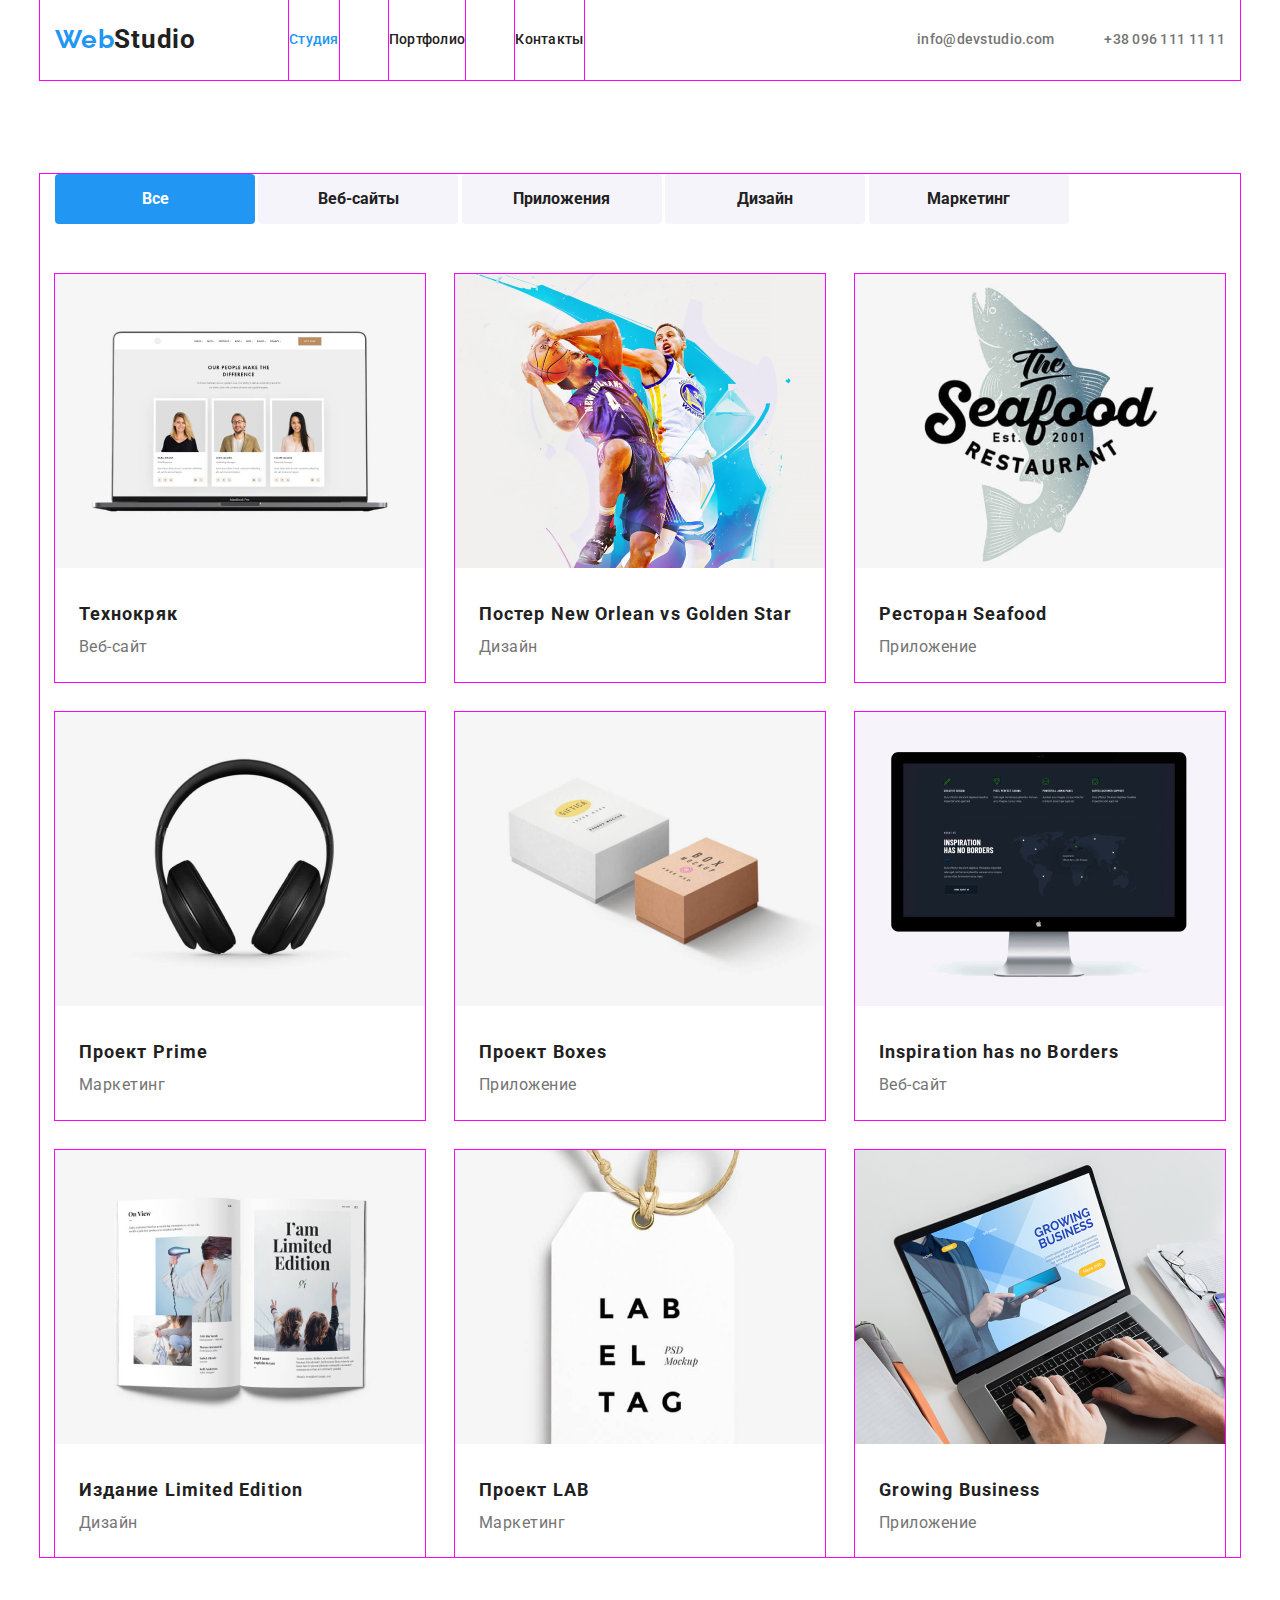
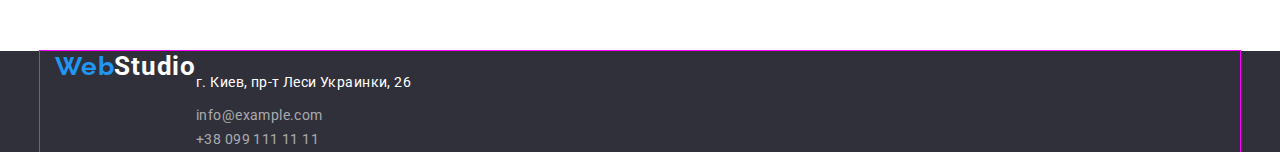
==== commit b63ea420: "Добавляет flex элементы" ====
--- a/portfolio.html
+++ b/portfolio.html
@@ -46,12 +46,14 @@
     <main>
       <section class="section">
         <div class="container">
-          <h1>Наши работы</h1>
-          <button type="button" class="button primary">Все</button>
-          <button type="button" class="button secondary">Веб-сайты</button>
-          <button type="button" class="button secondary">Приложения</button>
-          <button type="button" class="button secondary">Дизайн</button>
-          <button type="button" class="button secondary">Маркетинг</button>
+          <h1 class="visually-hidden">Наши работы</h1>
+          <div class="our-works-filter">
+            <button type="button" class="button primary">Все</button>
+            <button type="button" class="button secondary">Веб-сайты</button>
+            <button type="button" class="button secondary">Приложения</button>
+            <button type="button" class="button secondary">Дизайн</button>
+            <button type="button" class="button secondary">Маркетинг</button>
+          </div>
           <ul class="list our-works-set">
             <li class="our-works-item">
               <a href="" class="link"
--- a/css/styles.css
+++ b/css/styles.css
@@ -24,6 +24,19 @@
 
   outline: solid 1px magenta;
 }
+
+.secondary-container {
+  width: 1200px;
+  padding-left: 15px;
+  padding-right: 15px;
+  margin-left: auto;
+  margin-right: auto;
+
+  background-color: var(--secondary-bg-color);
+
+  outline: solid 1px magenta;
+}
+
 body {
   background-color: var(--primary-white-color);
   color: var(--primary-text-color);
@@ -145,6 +158,7 @@
 /* Hero */
 .hero {
   text-align: center;
+
   background-color: var(--dark-bg-color);
 }
 .hero-title {
@@ -157,6 +171,17 @@
   letter-spacing: 0.06em;
 }
 
+.visually-hidden {
+  position: absolute;
+  width: 1px;
+  height: 1px;
+  margin: -1px;
+  border: 0;
+  padding: 0;
+  clip: rect(0 0 0 0);
+  overflow: hidden;
+}
+
 /* Section */
 
 .section-title {
@@ -180,18 +205,26 @@
 }
 
 /* Features */
-
-/* .features {
-  display:inline-block;
-}
-
-features-item {
+.features {
+  display: flex;
+  flex-wrap: wrap;
+}
+
+.features-item {
   width: calc((100% - 90px) / 4);
   margin-right: 30px;
-  margin-bottom: 30px;
-} */
-
-.features .title {
+  margin-bottom: 0px;
+  outline: 1px solid magenta;
+}
+.features-item:nth-child(4n) {
+  margin-right: 0px;
+}
+
+.features-item:nth-last-child(-n + 4) {
+  margin-bottom: 0px;
+}
+
+.features-title {
   margin-top: 0px;
   margin-bottom: 10px;
   color: var(--title-text-color);
@@ -216,7 +249,7 @@
 .areas-item {
   width: calc((100% - 60px) / 3);
   margin-right: 30px;
-  margin-bottom: 30px;
+  margin-bottom: 0px;
 }
 
 .areas-item:nth-child(3n) {
@@ -231,7 +264,7 @@
   color: var(--title-text-color);
 }
 
-.team .title {
+.team-set .title {
   color: var(--title-text-color);
   font-weight: 500;
   font-size: 16px;
@@ -240,11 +273,9 @@
   letter-spacing: 0.03em;
 }
 
-.team {
-  display: flex;
-  flex-wrap: wrap;
-
-  background-color: magenta;
+.team-set {
+  display: flex;
+  flex-wrap: wrap;
 
   font-size: 16px;
   line-height: 1.19;
@@ -256,8 +287,6 @@
   width: calc((100% - 90px) / 4);
   margin-right: 30px;
   margin-bottom: 30px;
-
-  background-color: pink;
 }
 
 .team-item:nth-child(4n) {
@@ -268,27 +297,19 @@
   margin-bottom: 0px;
 }
 
-.team p {
+.team-set p {
   margin-top: 0px;
   margin-bottom: 0px;
 }
 
-.contacts-footer {
-  color: var(--contacts-footer-text-color);
-}
-
-.post {
-  color: var(--primary-white-color);
-}
-
-.address-override {
-  font-style: normal;
-  font-size: 14px;
-  line-height: 1.71;
-  letter-spacing: 0.03em;
+.our-works-filter {
+  margin-bottom: 50px;
 }
 
 .work-title {
+  margin: 0;
+  padding-top: 20px;
+  padding-left: 24px;
   color: var(--title-text-color);
   font-weight: 700;
   font-size: 18px;
@@ -296,6 +317,9 @@
   letter-spacing: 0.06em;
 }
 .work-description {
+  margin: 0;
+  padding-bottom: 20px;
+  padding-left: 24px;
   color: var(--primary-text-color);
   font-size: 16px;
   line-height: 1.87;
@@ -305,15 +329,12 @@
 .our-works-set {
   display: flex;
   flex-wrap: wrap;
-
-  background-color: magenta;
 }
 .our-works-item {
   width: calc((100% - 60px) / 3);
   margin-right: 30px;
   margin-bottom: 30px;
-
-  background-color: pink;
+  outline: 1px solid magenta;
 }
 .our-works-item:nth-child(3n) {
   margin-right: 0px;
@@ -332,3 +353,41 @@
   line-height: 1.2;
   letter-spacing: 0.03em;
 }
+
+.contacts-footer {
+  display: block;
+  color: var(--contacts-footer-text-color);
+}
+
+.post {
+  margin-top: 20px;
+  margin-bottom: 9px;
+  color: var(--primary-white-color);
+}
+
+.address-override {
+  font-style: normal;
+  font-size: 14px;
+  line-height: 1.71;
+  letter-spacing: 0.03em;
+}
+
+.page-footer .container {
+  display: flex;
+  flex-wrap: wrap;
+}
+
+.footer-element {
+  width: calc((100% - 90px) / 4);
+  margin-right: 30px;
+  padding-top: 60px;
+  padding-bottom: 60px;
+}
+
+.footer-element:nth-child(4n) {
+  margin-right: 0px;
+}
+
+.footer-element:nth-last-child(-n + 4) {
+  margin-bottom: 0px;
+}
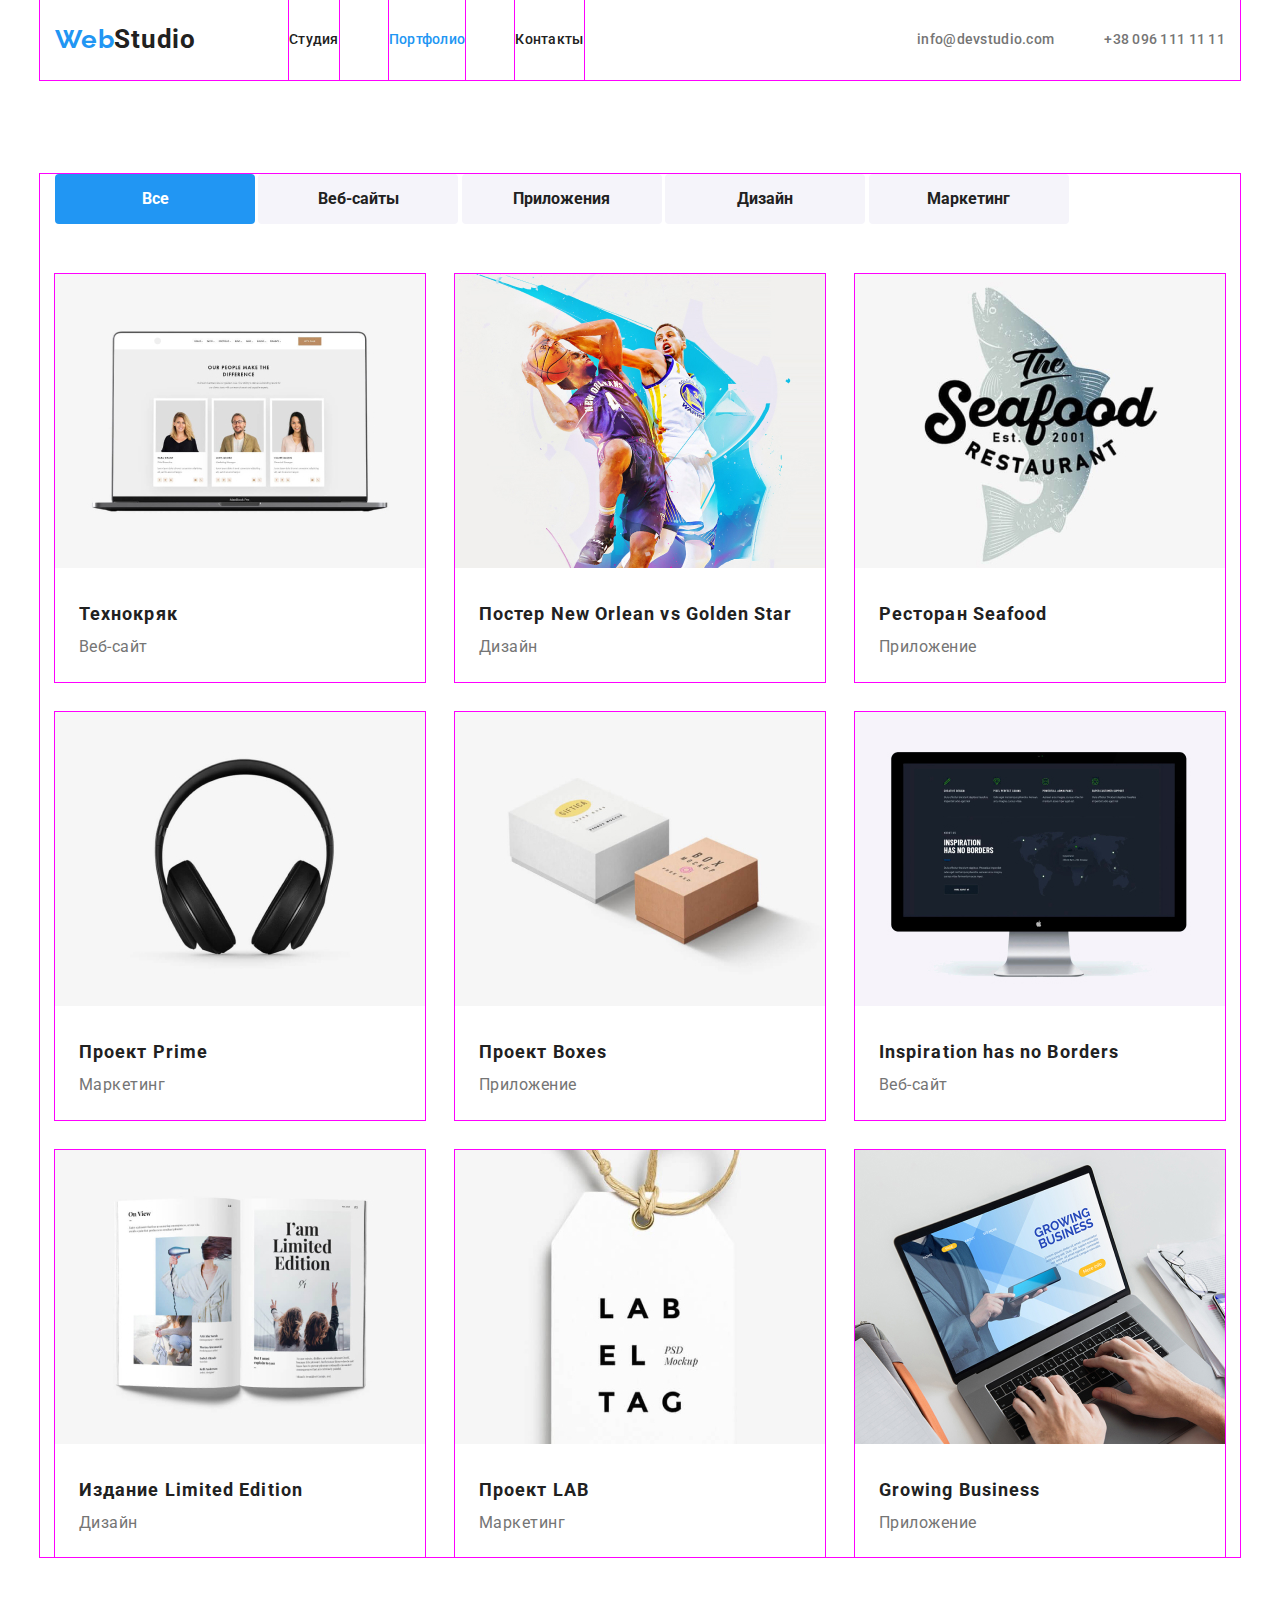
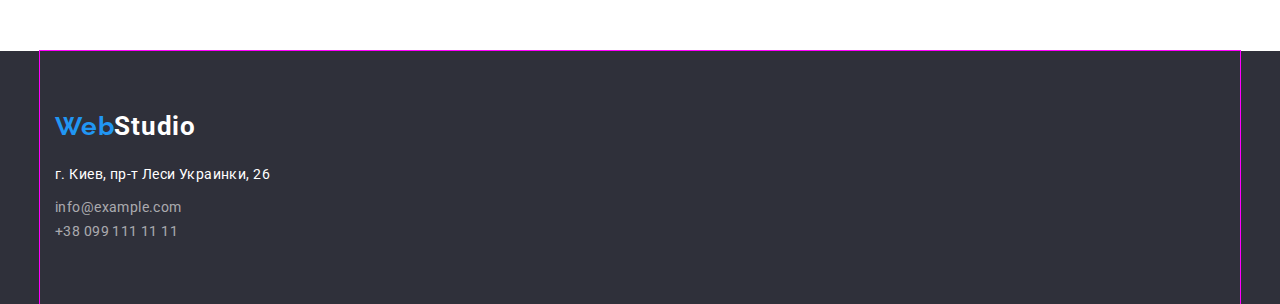
==== commit ffd3cfd5: "Добавляет подсвечивание текущей страницы в строке навигации" ====
--- a/portfolio.html
+++ b/portfolio.html
@@ -23,9 +23,9 @@
             ><span class="logo-header">Studio</span>
           </a>
           <ul class="site-nav list">
-            <li class="item"><a href="" class="link current">Студия</a></li>
+            <li class="item"><a href="./index.html" class="link">Студия</a></li>
             <li class="item">
-              <a href="./portfolio.html" class="link">Портфолио</a>
+              <a href="./portfolio.html" class="link current">Портфолио</a>
             </li>
             <li class="item"><a href="" class="link">Контакты</a></li>
           </ul>
@@ -127,18 +127,20 @@
     </main>
     <footer class="page-footer">
       <div class="container">
-        <a href="./index.html" class="link">
-          <span class="logo">Web</span><span class="logo-footer">Studio</span>
-        </a>
-        <address class="address-override">
-          <p class="post">г. Киев, пр-т Леси Украинки, 26</p>
-          <a href="mailto:info@devstudio.com" class="contacts-footer link"
-            >info@example.com</a
-          >
-          <a href="tel:+380991111111" class="contacts-footer link"
-            >+38 099 111 11 11</a
-          >
-        </address>
+        <div class="footer-element">
+          <a href="./index.html" class="link">
+            <span class="logo">Web</span><span class="logo-footer">Studio</span>
+          </a>
+          <address class="address-override">
+            <p class="post">г. Киев, пр-т Леси Украинки, 26</p>
+            <a href="mailto:info@devstudio.com" class="contacts-footer link"
+              >info@example.com
+            </a>
+            <a href="tel:+380991111111" class="contacts-footer link"
+              >+38 099 111 11 11
+            </a>
+          </address>
+        </div>
       </div>
     </footer>
   </body>
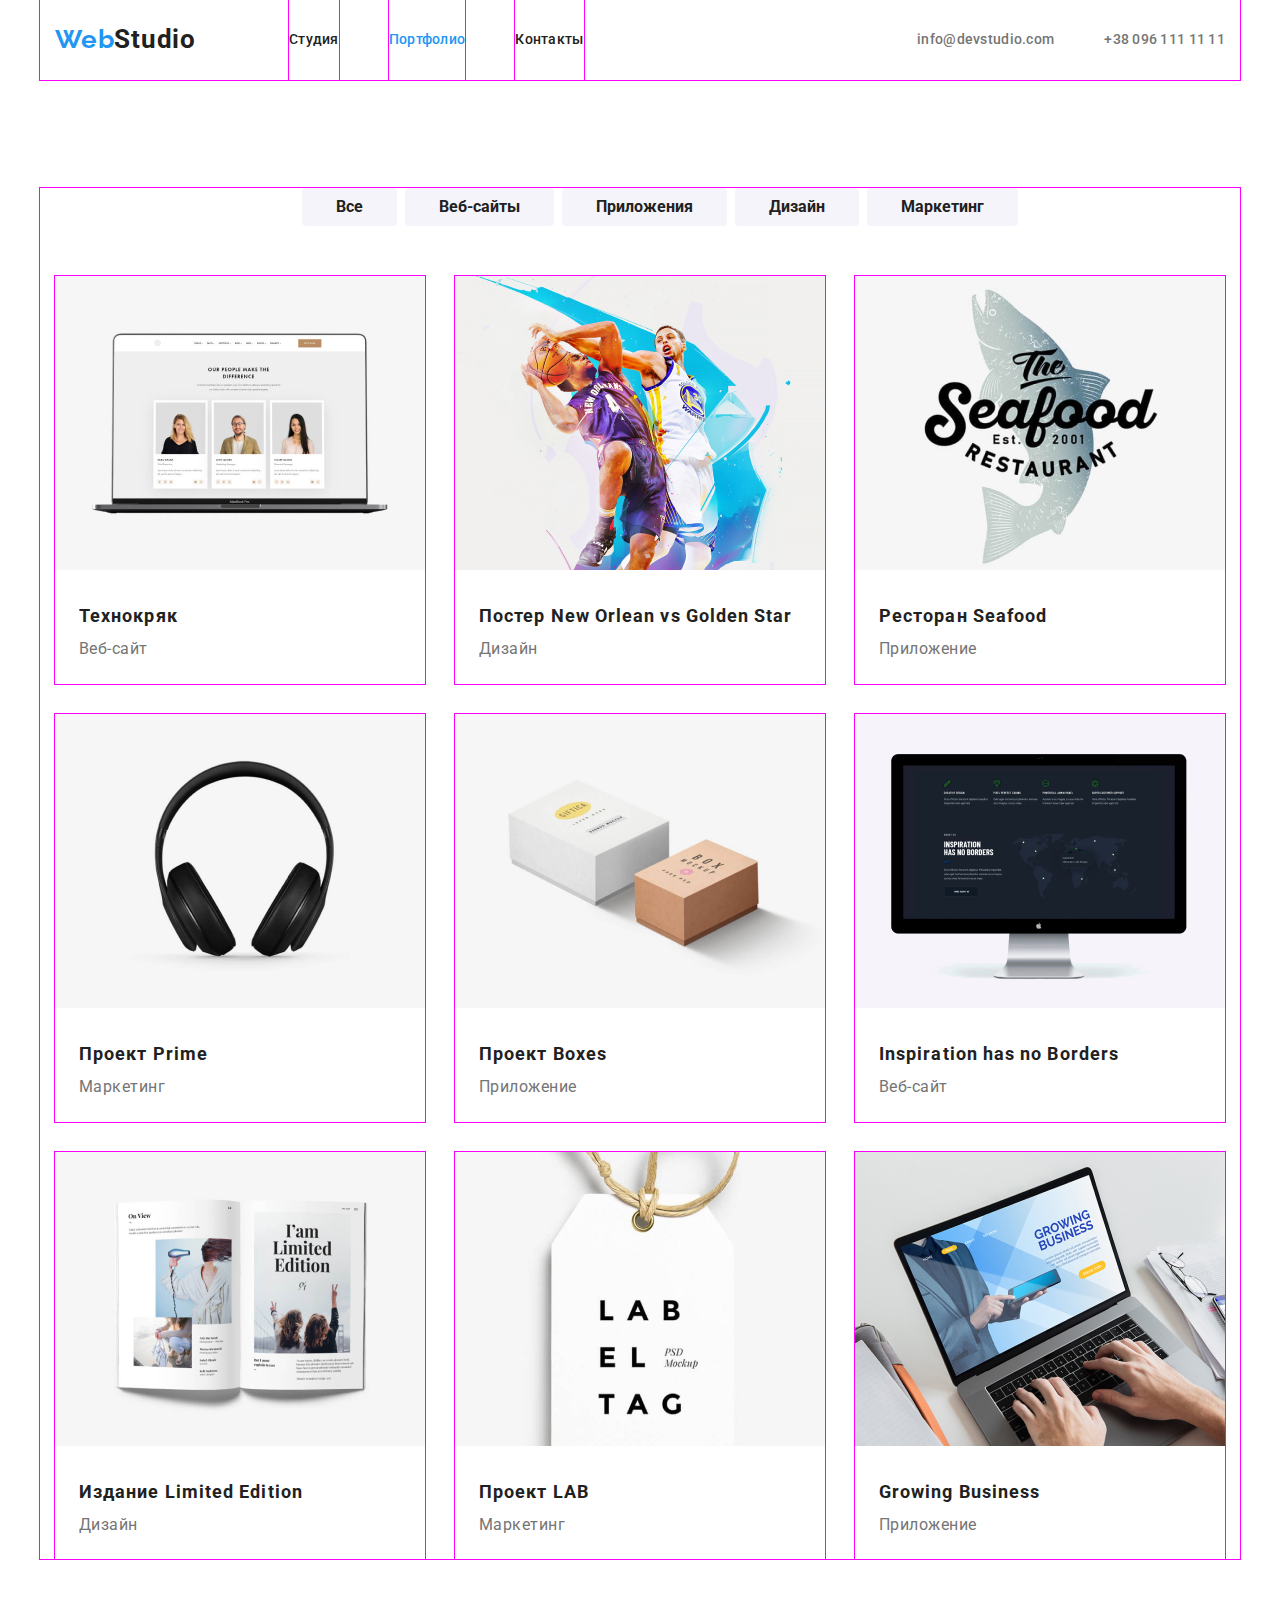
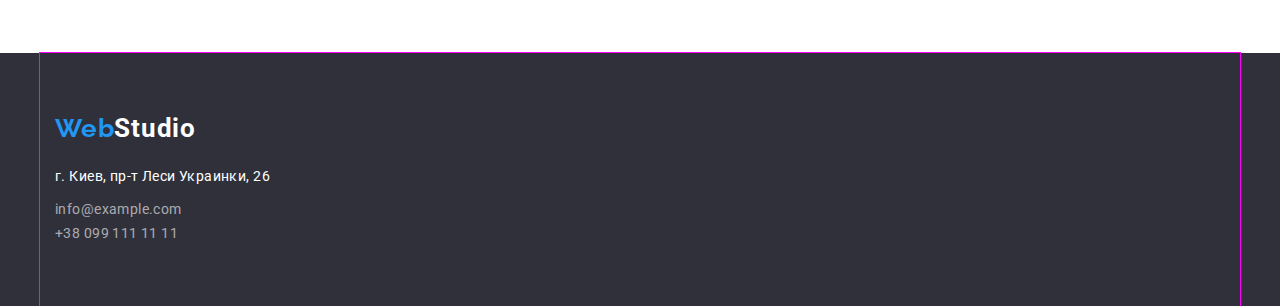
==== commit 63b74bac: "Выравнивает блок героя и кнопки" ====
--- a/portfolio.html
+++ b/portfolio.html
@@ -47,13 +47,13 @@
       <section class="section">
         <div class="container">
           <h1 class="visually-hidden">Наши работы</h1>
-          <div class="our-works-filter">
-            <button type="button" class="button primary">Все</button>
-            <button type="button" class="button secondary">Веб-сайты</button>
-            <button type="button" class="button secondary">Приложения</button>
-            <button type="button" class="button secondary">Дизайн</button>
-            <button type="button" class="button secondary">Маркетинг</button>
-          </div>
+          <ul class="our-works-filter">
+            <button type="button" class="button">Все</button>
+            <button type="button" class="button">Веб-сайты</button>
+            <button type="button" class="button">Приложения</button>
+            <button type="button" class="button">Дизайн</button>
+            <button type="button" class="button">Маркетинг</button>
+          </ul>
           <ul class="list our-works-set">
             <li class="our-works-item">
               <a href="" class="link"
--- a/css/styles.css
+++ b/css/styles.css
@@ -130,37 +130,41 @@
 }
 
 .button {
-  /* display: inline-block; */
   border-radius: 4px;
   padding: 10px 32px;
-  min-width: 200px;
-  min-height: 50px;
+  min-width: 73px;
+  min-height: 38px;
   text-decoration: none;
   text-align: center;
   border-color: transparent;
 
-  color: var(--primary-text-color);
-  background-color: var(--primary-white-color);
+  color: var(--title-text-color);
+  background-color: var(--secondary-bg-color);
   font-weight: 700;
   font-size: 16px;
   line-height: 1.88px;
 }
 
-.button.primary {
+.button:hover {
   background-color: var(--accent-color);
   color: var(--primary-white-color);
 }
 
-.button.secondary {
-  color: var(--title-text-color);
-  background-color: var(--secondary-bg-color);
-}
 /* Hero */
 .hero {
   text-align: center;
 
   background-color: var(--dark-bg-color);
 }
+.hero-content {
+  display: inline-block;
+  width: 696px;
+  border: 0px;
+  margin: 0px;
+  padding-top: 200px;
+  padding-bottom: 200px;
+}
+
 .hero-title {
   margin-top: 0px;
   margin-bottom: 30px;
@@ -303,7 +307,12 @@
 }
 
 .our-works-filter {
+  display: flex;
+  justify-content: center;
   margin-bottom: 50px;
+}
+.our-works-filter .button + .button {
+  margin-left: 8px;
 }
 
 .work-title {
